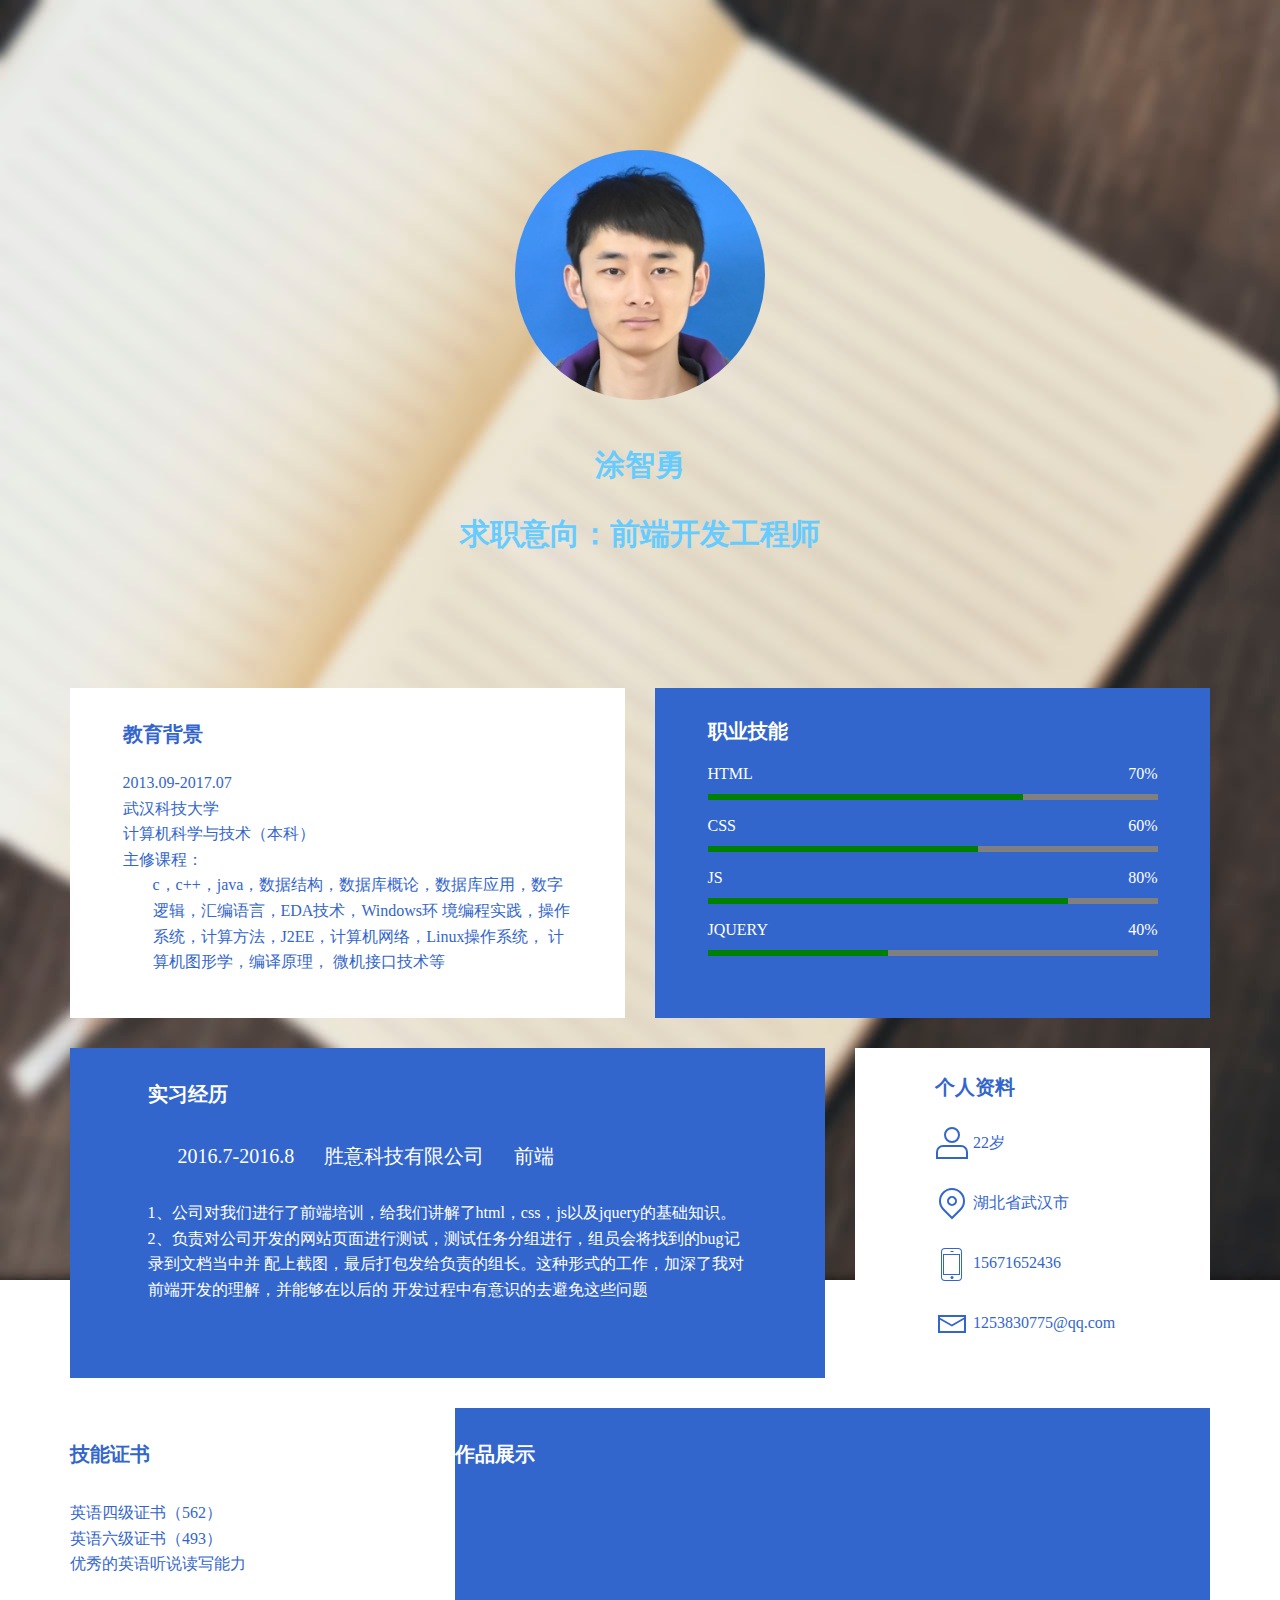
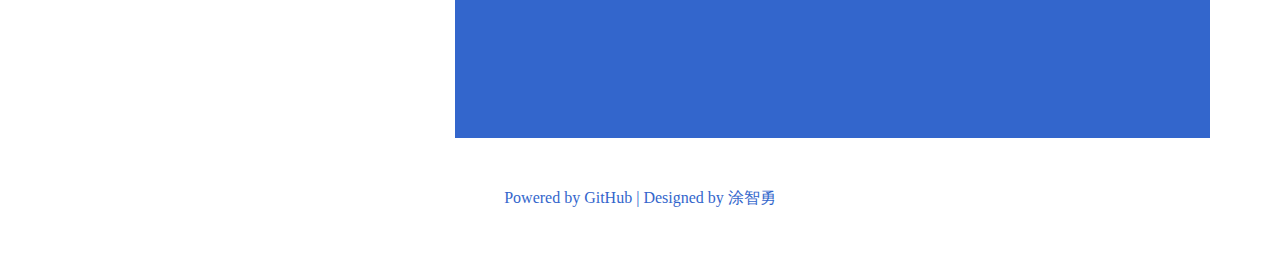
==== index.html @ 50d8a48d "myresume" ====
<!DOCTYPE html>
<html lang="en">
<head>
	<meta charset="UTF-8">
	<title>myresume</title>
	<link rel="stylesheet" href="css/icono.min.css">
	<link rel="stylesheet" href="css/index.css">
</head>
<body>
	<div id="top">
		<div id="myphoto">
		    <img src="pics/myphoto.JPG" alt="#">
		</div>
		<div id="top_text">
			<p>涂智勇</p>
		    <p>求职意向：前端开发工程师</p>
		</div>
	</div>
	<div id="content">
		<div class="easypro">
		    <div id="easypro_wrap">
		    	<p id="easypro_title">教育背景</p>
	            <p>2013.09-2017.07</p>
	            <p>武汉科技大学</p>
	            <p>计算机科学与技术（本科）</p>
	            <p id="major_title">主修课程：</p>
	            <p id="major_class">c，c++，java，数据结构，数据库概论，数据库应用，数字逻辑，汇编语言，EDA技术，Windows环 境编程实践，操作系统，计算方法，J2EE，计算机网络，Linux操作系统， 计算机图形学，编译原理， 微机接口技术等</p>
		    </div>
            
		</div>
		<div class="skills">
		    <div class="ski_wrap">
		        <p class="ski_title">职业技能</p>
		        <div>		        	
			        <p class="name">HTML</p>
			        <p class="num">70%</p>
			    	<progress value="70" max="100"></progress>
		        </div>
		        <div>
		        	<p class="name">CSS</p>
			        <p class="num">60%</p>
			    	<progress value="60" max="100"></progress>
		        </div>
		    	<div>
			    	<p class="name">JS</p>
			        <p class="num">80%</p>
			    	<progress value="80" max="100"></progress>
		    	</div>
		    	<div>
		    		<p class="name">JQUERY</p>
			        <p class="num">40%</p>
			    	<progress value="40" max="100"></progress>
		    	</div>		    	
		    </div>			
		</div>
		<div class="edu">
			<div id="edu_wrap">
				<p id="edu_title">实习经历</p>
				<div id="company">
					<p>2016.7-2016.8</p>
					<p>胜意科技有限公司</p>
					<p>前端</p>
				</div>
				<div id="exp"></div><p>1、公司对我们进行了前端培训，给我们讲解了html，css，js以及jquery的基础知识。</p> 
				<p>2、负责对公司开发的网站页面进行测试，测试任务分组进行，组员会将找到的bug记录到文档当中并 配上截图，最后打包发给负责的组长。这种形式的工作，加深了我对前端开发的理解，并能够在以后的 开发过程中有意识的去避免这些问题</p>
			</div>
		</div>
		<div class="lan">
		    <ul>
            	<li class="lan_title"><p>个人资料</p></li>
            	<li><p><span class="icono-user"></span>       22岁</p></li>
            	<li><p><span class="icono-pin"></span>       湖北省武汉市</p></li>
            	<li><p><span class="icono-iphone"></span>       15671652436</p></li>
            	<li><p><span class="icono-mail"></span>       1253830775@qq.com</p></li>
            </ul>
        </div>
		<div class="contact">
			<div id="contact_wrap">
				<p id="contact_title">
					技能证书
				</p>
				<ul>
					<li>英语四级证书（562）</li>
					<li>英语六级证书（493）</li>
					<li>优秀的英语听说读写能力</li>
				</ul>
			</div>
		</div>
		<div class="experience">
			<div class="exp_wrap">
				<p class="exp_title">作品展示</p>
			</div>
			<div class="deemo"></div>
		</div>		
	</div>
	<div id="bottom">
		Powered by GitHub | Designed by 涂智勇
	</div>
</body>
</html>
---- css/icono.min.css ----
.icono-areaChart,.icono-barChart,.icono-book,.icono-book:after,.icono-book:before,.icono-bookmarkEmpty,.icono-bookmarkEmpty:before,.icono-camera,.icono-chain:after,.icono-chain:before,.icono-clock,.icono-commentEmpty,.icono-creditCard,.icono-crop,.icono-crop:before,.icono-display,.icono-document,.icono-eye,.icono-file,.icono-flag:after,.icono-flag:before,.icono-folder,.icono-forbidden,.icono-frown,.icono-frown:after,.icono-headphone,.icono-heart,.icono-heart:after,.icono-heart:before,.icono-home,.icono-home:after,.icono-home:before,.icono-imac,.icono-imacBold,.icono-image,.icono-infinity:after,.icono-infinity:before,.icono-iphone,.icono-iphoneBold,.icono-keyboard,.icono-macbook:before,.icono-macbookBold:before,.icono-mail,.icono-mail:before,.icono-market,.icono-market:after,.icono-meh,.icono-meh:after,.icono-microphone,.icono-microphone:before,.icono-mouse,.icono-mouse:before,.icono-nexus,.icono-paperClip,.icono-paperClip:after,.icono-paperClip:before,.icono-piano,.icono-pin,.icono-pin:before,.icono-power,.icono-rename,.icono-ruler,.icono-search,.icono-signIn,.icono-signIn:before,.icono-signOut,.icono-signOut:before,.icono-smile,.icono-smile:after,.icono-stroke,.icono-sync,.icono-tag,.icono-tag:after,.icono-terminal,.icono-trash,.icono-user,.icono-user:before,.icono-video,.icono-volumeHigh:after,.icono-volumeHigh:before,.icono-volumeLow:before,.icono-volumeMedium:before,.icono-youtube,.icono-youtube:before,[class*=icono-][class*=Circle],[class*=icono-][class*=Square],[class*=icono-check][class*=Circle]{border:2px solid}.icono-chain:after,.icono-chain:before,.icono-downArrow:before,.icono-dropper:before,.icono-flickr:after,.icono-flickr:before,.icono-indent:before,.icono-leftArrow:before,.icono-list:before,.icono-outdent:before,.icono-paperClip:before,.icono-rename:before,.icono-rightArrow:before,.icono-upArrow:before,.icono-video:before,.icono-volumeDecrease:after,.icono-volumeDecrease:before,.icono-volumeHigh:after,.icono-volumeHigh:before,.icono-volumeIncrease:after,.icono-volumeIncrease:before,.icono-volumeLow:before,.icono-volumeMedium:before,.icono-volumeMute:after,.icono-volumeMute:before,.stickCenterV{position:absolute;top:50%;-webkit-transform:translateY(-50%);-ms-transform:translateY(-50%);transform:translateY(-50%)}.icono-cup:after,.icono-display:after,.icono-display:before,.icono-imac:after,.icono-imacBold:after,.icono-imacBold:before,.icono-iphone:after,.icono-iphone:before,.icono-macbook:before,.icono-macbookBold:before,.icono-market:after,.icono-microphone:after,.icono-microphone:before,.icono-mouse:after,.icono-mouse:before,.icono-search:before,.icono-sitemap:after,.icono-sitemap:before,.icono-tag:after,.icono-trash:before,.icono-user:before,.stickCenterH,[class*=icono-exclamation]:after,[class*=icono-textAlign].icono-textAlignCenter:after,[class*=icono-textAlign].icono-textAlignCenter:before{position:absolute;left:50%;-webkit-transform:translateX(-50%);-ms-transform:translateX(-50%);transform:translateX(-50%)}.icono-camera:before,.icono-clock:after,.icono-clock:before,.icono-document:after,.icono-eye:before,.icono-forbidden:before,.icono-gear:before,.icono-gplus:after,.icono-instagram:before,.icono-keyboard:before,.icono-pin:before,.icono-video:after,.icono-youtube:after,.stickCenter,[class*=icono-check]:before,[class*=icono-cross]:after,[class*=icono-cross]:before,[class*=icono-plus]:after,[class*=icono-plus]:before{position:absolute;left:50%;top:50%;-webkit-transform:translate(-50%,-50%);-ms-transform:translate(-50%,-50%);transform:translate(-50%,-50%)}.spin[class*=spin]{-webkit-animation:loading-spinner 2s infinite linear;animation:loading-spinner 2s infinite linear}@-webkit-keyframes loading-spinner{0%{-webkit-transform:rotate(0deg);transform:rotate(0deg)}100%{-webkit-transform:rotate(360deg);transform:rotate(360deg)}}@keyframes loading-spinner{0%{-webkit-transform:rotate(0deg);transform:rotate(0deg)}100%{-webkit-transform:rotate(360deg);transform:rotate(360deg)}}.icono-icono{width:13px;height:4px;box-shadow:inset 0 0 0 32px,0 16px,17px -18px;-webkit-transform:skew(0,30deg);-ms-transform:skew(0,30deg);transform:skew(0,30deg);margin:11px 19px 19px 2px}.icono-icono:before{position:absolute;width:13px;height:4px;box-shadow:inset 0 0 0 32px,0 16px,-17px -17px;right:-17px;top:-10px;-webkit-transform:skew(0,-48deg);-ms-transform:skew(0,-48deg);transform:skew(0,-48deg)}.icono-icono:after{position:absolute;width:22px;height:15px;left:0;top:-5px;border:4px solid;border-top-color:transparent;border-bottom:none;-webkit-transform:skew(0,-30deg) scaleY(0.6);-ms-transform:skew(0,-30deg) scaleY(0.6);transform:skew(0,-30deg) scaleY(0.6)}.icono-home{width:22px;height:16px;border-top:none;margin:15px 6px 3px}.icono-home:before{width:18px;height:18px;-webkit-transform:rotate(45deg);-ms-transform:rotate(45deg);transform:rotate(45deg);position:absolute;left:-2px;top:-7px;border-right-color:transparent;border-bottom-color:transparent}.icono-home:after{width:6px;height:10px;bottom:0;position:absolute;left:50%;-webkit-transform:translateX(-50%);-ms-transform:translateX(-50%);transform:translateX(-50%);border-width:1px;border-bottom:none}.icono-mail{width:28px;height:18px;overflow:hidden;margin:8px 3px}.icono-mail:before{position:absolute;width:24.62px;height:24.62px;-webkit-transform:rotate(50deg) skew(-10deg,-20deg);-ms-transform:rotate(50deg) skew(-10deg,-20deg);transform:rotate(50deg) skew(-10deg,-20deg);top:-20px;left:-3px}.icono-rss{width:22px;height:22px;overflow:hidden;margin:6px}.icono-rss:after,.icono-rss:before{position:absolute;border-radius:50%}.icono-rss:before{width:6px;height:6px;box-shadow:0 0 32px inset;left:0;bottom:0}.icono-rss:after{width:27px;height:27px;right:15%;top:15%;border:4px solid transparent;box-shadow:inset 0 0 0 2px,0 0 0 2px}.icono-bars,.icono-hamburger{width:20px;height:2px;box-shadow:inset 0 0 0 32px,0 -6px,0 6px;margin:16px 7px}[class*=icono-cross],[class*=icono-plus]{width:30px;height:30px;margin:2px}[class*=icono-check]:before,[class*=icono-cross]:after,[class*=icono-cross]:before,[class*=icono-plus]:after,[class*=icono-plus]:before{box-shadow:inset 0 0 0 32px}[class*=icono-check]:before,[class*=icono-cross]:before,[class*=icono-plus]:before{width:20px;height:2px}[class*=icono-cross]:after,[class*=icono-plus]:after{height:20px;width:2px}[class*=icono-cross][class*=Circle]:before,[class*=icono-plus][class*=Circle]:before{width:18px}[class*=icono-cross][class*=Circle]:after,[class*=icono-plus][class*=Circle]:after{height:18px}.icono-cross,.icono-crossCircle{-webkit-transform:rotate(45deg);-ms-transform:rotate(45deg);transform:rotate(45deg)}[class*=icono-check]{width:28px;height:28px;margin:3px 0 3px 6px;-webkit-transform:rotate(-45deg);-ms-transform:rotate(-45deg);transform:rotate(-45deg)}[class*=icono-check]:after,[class*=icono-check]:before{box-shadow:inset 0 0 0 32px}[class*=icono-check]:after{position:absolute;height:12px;width:2px;left:4px;bottom:14px}[class*=icono-check][class*=Circle]{border-radius:50%;width:30px;height:30px;margin:2px}[class*=icono-check][class*=Circle]:before{width:14px;top:15px;left:14px}[class*=icono-check][class*=Circle]:after{height:8px;left:7px;bottom:10px}.icono-power{width:22px;height:22px;border-radius:50%;border-top-color:transparent;margin:6px}.icono-power:before{position:absolute;top:-15%;left:8px;width:2px;height:60%;box-shadow:inset 0 0 0 32px}.icono-heart{width:20px;height:20px;border-top-color:transparent;border-left-color:transparent;-webkit-transform:rotate(45deg);-ms-transform:rotate(45deg);transform:rotate(45deg);border-radius:4px 0;margin:9px 7px 5px}.icono-heart:after,.icono-heart:before{position:absolute}.icono-heart:before{width:8px;height:14px;left:-10px;bottom:-2px;border-radius:20px 0 0 20px;border-right-color:transparent}.icono-heart:after{width:14px;height:8px;right:-2px;top:-10px;border-radius:20px 20px 0 0;border-bottom-color:transparent}.icono-infinity{width:32px;height:16px;margin:9px 1px}.icono-infinity:after,.icono-infinity:before{width:10px;height:10px;position:absolute;-webkit-transform:rotate(45deg);-ms-transform:rotate(45deg);transform:rotate(45deg)}.icono-infinity:before{left:0;border-radius:32px 0 32px 32px}.icono-infinity:after{right:1px;border-radius:32px 32px 32px 0}.icono-flag{width:22px;height:25px;border-left:3px solid;margin:5px 6px 4px}.icono-flag:after,.icono-flag:before{position:absolute;width:9px;height:8px}.icono-flag:before{left:-2px;top:1px;border-radius:0 2px 0 0;border-right-width:3px}.icono-flag:after{width:5px;left:9px;top:4px;border-left-width:3px;border-radius:2px 2px 0}.icono-file{width:26px;height:32px;border-radius:0 12px 0 0;margin:1px 4px}.icono-file:before{position:absolute;top:-2px;right:-2px;border-style:solid;width:0;height:0;border-width:5px;border-top-color:transparent;border-right-color:transparent}.icono-document{width:26px;height:32px;border-radius:0 0 0 10px;margin:1px 4px}.icono-document:before{position:absolute;width:0;height:0;left:-3px;bottom:-3px;border-width:5px;border-style:solid;border-bottom-color:transparent;border-left-color:transparent}.icono-document:after{width:13px;height:2px;box-shadow:inset 0 0 0 32px,0 -5px 0 0,0 5px 0 0}.icono-folder{width:18px;height:22px;border-left-width:0;border-radius:0 3px 3px 0;margin:8px 2px 4px 14px}.icono-folder:before{position:absolute;width:12px;height:20px;left:-12px;bottom:-2px;border-width:0 0 2px 2px;border-style:solid;border-radius:0 0 0 3px}.icono-folder:after{position:absolute;width:10px;height:5px;left:-12px;top:-7px;border-width:2px 2px 0;border-style:solid;border-radius:3px 3px 0 0}.icono-pin{width:26px;height:26px;border-radius:50% 50% 50% 0;-webkit-transform:rotate(-45deg);-ms-transform:rotate(-45deg);transform:rotate(-45deg);margin:1px 4px 7px}.icono-pin:before{position:absolute;width:6px;height:6px;border-radius:50%}.icono-frown,.icono-meh,.icono-smile{border-radius:50%;height:30px;width:30px;margin:2px}.icono-frown:before,.icono-meh:before,.icono-smile:before{border-radius:50%;box-shadow:8px 0 0 0,0 0 0 2px inset;height:4px;width:4px;left:7px;position:absolute;top:27%}.icono-frown:after,.icono-meh:after,.icono-smile:after{border-radius:50%;-webkit-transform:translateX(-50%);-ms-transform:translateX(-50%);transform:translateX(-50%);border-top-color:transparent;border-left-color:transparent;border-right-color:transparent;height:16px;left:50%;position:absolute;top:6%;width:16px}.icono-eye{border-radius:80% 20%;-webkit-transform:rotate(45deg);-ms-transform:rotate(45deg);transform:rotate(45deg);border-width:2px 1px 1px 2px;height:28px;width:28px;margin:3px}.icono-eye:before{border-radius:50%;box-shadow:0 -3px 0 3px inset;height:11px;width:11px}.icono-sliders{height:30px;width:30px;margin:2px}.icono-sliders:after,.icono-sliders:before{-webkit-transform:translateX(-50%);-ms-transform:translateX(-50%);transform:translateX(-50%);left:50%;position:absolute}.icono-sliders:before{width:8px;height:7px;border-radius:2px;top:67%;box-shadow:inset 0 0 0 32px,10px -10px,-10px -14px}.icono-sliders:after{position:absolute;width:2px;height:100%;box-shadow:inset 0 0 0 32px,10px 0,-10px 0}.icono-share{height:9px;width:9px;border-radius:50%;box-shadow:inset 0 0 0 32px,22px -11px 0 0,22px 11px 0 0;margin:12px 24px 13px 1px}.icono-share:after,.icono-share:before{position:absolute;width:24px;height:2px;box-shadow:inset 0 0 0 32px;left:0}.icono-share:before{top:-2px;-webkit-transform:rotate(-25deg);-ms-transform:rotate(-25deg);transform:rotate(-25deg)}.icono-share:after{top:9px;-webkit-transform:rotate(25deg);-ms-transform:rotate(25deg);transform:rotate(25deg)}.icono-sync{width:26px;height:26px;border-radius:50%;border-right-color:transparent;border-left-color:transparent;margin:4px}.icono-sync:after,.icono-sync:before{position:absolute;width:0;height:0;border-width:6px;border-style:solid;border-right-color:transparent;border-bottom-color:transparent;border-left-color:transparent}.icono-sync:before{-webkit-transform:rotate(-45deg);-ms-transform:rotate(-45deg);transform:rotate(-45deg);right:-7px;top:0}.icono-sync:after{-webkit-transform:rotate(135deg);-ms-transform:rotate(135deg);transform:rotate(135deg);left:-7px;bottom:0}.icono-reset{width:26px;height:26px;border-radius:50%;border-width:2px;border-style:solid;border-left-color:transparent;margin:4px}.icono-reset:before{position:absolute;width:0;height:0;left:-7px;bottom:0;border-width:6px;border-style:solid;border-right-color:transparent;border-left-color:transparent;border-bottom-color:transparent;-webkit-transform:rotate(135deg);-ms-transform:rotate(135deg);transform:rotate(135deg)}.icono-gear{width:32px;height:32px;border:3px dotted;border-radius:50%;margin:1px}.icono-gear:before{width:22px;height:22px;box-shadow:0 0 0 3px,0 0 0 2px inset;border-radius:50%;border:6px solid transparent;box-sizing:border-box}.icono-signIn{width:18px;height:32px;border-left:none;border-radius:0 3px 3px 0;margin:1px 8px}.icono-signIn:before{position:absolute;width:11px;height:11px;left:-10px;top:7px;border-bottom:none;border-left:none;-webkit-transform:rotate(45deg);-ms-transform:rotate(45deg);transform:rotate(45deg);border-radius:0 4px 0 0}.icono-signOut{width:18px;height:32px;border-right:none;border-radius:3px 0 0 3px;margin:1px 8px}.icono-signOut:before{position:absolute;width:11px;height:11px;right:-2px;top:7px;border-bottom:none;border-left:none;-webkit-transform:rotate(45deg);-ms-transform:rotate(45deg);transform:rotate(45deg);border-radius:0 4px 0 0}.icono-support{width:26px;height:26px;border:5px solid transparent;box-shadow:0 0 0 2px inset,0 0 0 2px;border-radius:50%;margin:4px}.icono-support:before{position:absolute;width:7px;height:7px;top:-3px;left:-3px;-webkit-transform:rotate(45deg);-ms-transform:rotate(45deg);transform:rotate(45deg);box-shadow:inset 0 0 0 32px,21px 0 0 0}.icono-support:after{position:absolute;width:7px;height:7px;top:-3px;right:-3px;-webkit-transform:rotate(135deg);-ms-transform:rotate(135deg);transform:rotate(135deg);box-shadow:inset 0 0 0 32px,21px 0 0 0}.icono-dropper{width:40px;height:14px;border-width:3px;border-style:solid;border-right:none;border-top-color:transparent;border-bottom-color:transparent;border-left-color:transparent;box-shadow:-9px 0 0 2px inset,0 0 0 2px inset;border-radius:50% 6px 6px 50%;-webkit-transform:rotate(-45deg);-ms-transform:rotate(-45deg);transform:rotate(-45deg);margin:12px -2px 8px -4px}.icono-dropper:before{width:4px;height:14px;right:10px;box-shadow:inset 0 0 0 32px}.icono-tiles{width:4px;height:4px;box-shadow:0 -8px 0,-8px -8px 0,8px -8px 0,0 0 0 32px inset,-8px 0 0,8px 0 0,0 8px 0,-8px 8px 0,8px 8px 0;margin:15px}.icono-list{width:4px;height:4px;box-shadow:inset 0 0 0 32px,0 -8px 0 0,0 8px 0 0;margin:15px 26px 15px 4px}.icono-list:before{width:18px;height:4px;left:8px;box-shadow:inset 0 0 0 32px,0 -8px 0 0,0 8px 0 0}.icono-chain{width:16px;height:2px;box-shadow:inset 0 0 0 32px;-webkit-transform:rotate(-45deg);-ms-transform:rotate(-45deg);transform:rotate(-45deg);margin:16px 9px}.icono-chain:after,.icono-chain:before{width:12px;height:8px;border-radius:4px}.icono-chain:before{right:-10px}.icono-chain:after{left:-10px}.icono-youtube{border-right-color:transparent;border-left-color:transparent;border-radius:10px;width:32px;height:22.29px;margin:6px 1px}.icono-youtube:before{position:absolute;top:0;right:0;bottom:0;left:0;border-top-color:transparent;border-bottom-color:transparent;border-radius:6px/3px}.icono-youtube:after{width:0;height:0;border-width:4px 0 4px 8px;border-style:solid;border-top-color:transparent;border-bottom-color:transparent}.icono-rename{width:26px;height:10px;border-color:transparent;border-width:3px;box-shadow:0 0 0 1px,11px 0 0 0 inset;margin:12px 4px}.icono-rename:before{width:1px;height:18px;left:9px;border-width:2px 4px;border-style:solid;border-right-color:transparent;border-left-color:transparent;box-shadow:0 0 0 1px inset}.icono-search{width:22px;height:22px;border-radius:50%;-webkit-transform:rotate(45deg);-ms-transform:rotate(45deg);transform:rotate(45deg);margin:4px 4px 8px 8px}.icono-search:before{width:4px;height:11px;box-shadow:inset 0 0 0 32px;top:19px;border-radius:0 0 1px 1px}.icono-book{width:26px;height:22px;border-radius:0 0 0 6px;border-top:none;margin:10px 4px 2px}.icono-book:before{position:absolute;width:24px;height:7px;box-sizing:border-box;border-top:none;border-right:none;left:-2px;top:-5px;border-radius:0 0 0 6px}.icono-book:after{position:absolute;width:24px;height:8px;box-sizing:border-box;left:-2px;top:-8px;border-bottom:none;border-radius:6px 0 0}.icono-forbidden{width:28px;height:28px;border-width:3px;border-radius:50%;margin:3px;-webkit-transform:rotate(45deg);-ms-transform:rotate(45deg);transform:rotate(45deg)}.icono-forbidden:before{width:24px;height:4px;box-shadow:inset 0 0 0 32px}.icono-trash{width:22px;height:22px;border-radius:0 0 3px 3px;border-top:none;margin:9px 6px 3px}.icono-trash:before{width:8px;height:2px;top:-6px;box-shadow:inset 0 0 0 32px,-10px 2px 0 0,-6px 2px 0 0,0 2px 0 0,6px 2px 0 0,10px 2px 0 0}.icono-keyboard{width:32px;height:22px;border-radius:3px;margin:6px 1px}.icono-keyboard:before{width:2px;height:2px;box-shadow:-2px -4px 0,-6px -4px 0,-10px -4px 0,2px -4px 0,6px -4px 0,8px -4px 0,10px -4px 0,-4px 0 0,-8px 0 0,-10px 0 0,inset 0 0 0 32px,4px 0 0,8px 0 0,10px 0 0,4px 4px 0,2px 4px 0,0 4px 0,-2px 4px 0,-6px 4px 0,-10px 4px 0,6px 4px 0,10px 4px 0}.icono-mouse{width:23px;height:32px;border-radius:11px 11px 12px 12px;margin:1px 5px 1px 6px}.icono-mouse:before{width:1px;height:6px;border-radius:2px;border-color:transparent;border-width:1px;top:5px;box-shadow:0 0 0 1px,0 0 0 2px inset}.icono-mouse:after{width:1px;height:4px;top:0;box-shadow:inset 0 0 0 32px,0 13px 0 0}.icono-user{width:32px;height:14px;border-radius:64px 64px 0 0/64px;margin:18px 1px 2px}.icono-user:before{width:12px;height:12px;top:-20px;border-radius:50%}.icono-crop{width:21px;height:21px;border-left:none;border-bottom:none;margin:9px 9px 4px 4px}.icono-crop:before{position:absolute;width:21px;height:21px;top:-7px;right:-7px;border-top:none;border-right:none;box-sizing:border-box}.icono-crop:after{position:absolute;width:27px;height:1px;left:2px;top:3px;box-shadow:inset 0 0 0 32px;-webkit-transform:rotate(-45deg);-ms-transform:rotate(-45deg);transform:rotate(-45deg)}.icono-display{width:26px;height:22px;margin:4px 4px 8px}.icono-display:before{width:4px;height:3px;bottom:-5px;box-shadow:inset 0 0 0 32px}.icono-display:after{width:14px;height:2px;bottom:-6px;box-shadow:inset 0 0 0 32px}.icono-imac{width:28px;height:24px;border-width:2px 2px 6px;border-color:transparent;border-radius:3px;box-shadow:0 0 0 1px,0 0 0 1px inset;margin:3px 3px 7px}.icono-imac:before{position:absolute;height:4px;right:-3px;left:-3px;bottom:-6px;box-shadow:inset 0 0 0 32px;border-radius:0 0 3px 3px}.icono-imac:after{width:9px;height:7px;box-shadow:inset 0 0 0 32px;bottom:-12px;border-radius:32px 32px 0 0/64px}.icono-imacBold{width:28px;height:22px;border-radius:4px;margin:4px 3px 8px}.icono-imacBold:before{width:9px;height:7px;box-shadow:inset 0 0 0 32px;bottom:-6px;border-radius:32px 32px 0 0/64px}.icono-imacBold:after{width:24px;height:3px;box-shadow:inset 0 0 0 32px;bottom:0}.icono-iphone{width:19px;height:31px;border-radius:3px;border-width:5px 1px;border-color:transparent;box-shadow:0 0 0 1px,0 0 0 1px inset;margin:2px 8px 1px 7px}.icono-iphone:after,.icono-iphone:before{box-shadow:inset 0 0 0 32px}.icono-iphone:before{width:3px;height:1px;top:-3px}.icono-iphone:after{width:3px;height:3px;bottom:-4px;border-radius:50%}.icono-iphoneBold{width:20px;height:32px;margin:1px 7px;border-radius:4px;border-width:5px 2px}.icono-macbook{width:32px;height:2px;box-shadow:inset 0 0 0 32px;border-radius:0 0 32px 32px/3px;margin:25px 1px 7px}.icono-macbook:before{width:20px;height:14px;bottom:2px;border-width:3px 1px 1px;border-color:transparent;border-radius:3px 3px 0 0;box-shadow:0 0 0 1px,0 0 0 1px inset}.icono-macbookBold{width:32px;height:2px;box-shadow:inset 0 0 0 32px;margin:25px 1px 7px}.icono-macbookBold:before{width:20px;height:14px;bottom:2px;border-width:3px 2px 1px;border-radius:3px 3px 0 0}.icono-image{width:30px;height:26px;border-radius:3px;overflow:hidden;margin:4px 2px}.icono-image:before{position:absolute;width:20px;height:20px;left:-2px;top:14px;-webkit-transform:rotate(45deg);-ms-transform:rotate(45deg);transform:rotate(45deg);box-shadow:inset 0 0 0 32px,10px -6px 0 0}.icono-image:after{position:absolute;width:4px;height:4px;border-radius:50%;box-shadow:inset 0 0 0 32px;top:5px;right:5px}.icono-headphone{width:30px;height:27px;border-bottom-color:transparent;border-radius:32px/32px 32px 16px 16px;margin:2px 2px 5px}.icono-headphone:before{position:absolute;width:4px;height:12px;left:1px;bottom:-4px;border-radius:5px;box-shadow:inset 0 0 0 32px,20px 0 0 0}.icono-music{width:18px;height:6px;-webkit-transform:skewY(-15deg);-ms-transform:skewY(-15deg);transform:skewY(-15deg);box-shadow:inset 0 0 0 32px;border-radius:2px 2px 0 0;margin:4px 5px 24px 11px}.icono-music:before{position:absolute;width:2px;height:16px;left:0;top:4px;box-shadow:inset 0 0 0 32px,16px 0 0 0}.icono-music:after{position:absolute;width:10px;height:8px;left:-8px;top:17px;border-radius:50%;box-shadow:inset 0 0 0 32px,16px 0 0 0}.icono-video{width:20px;height:20px;margin:7px}.icono-video:before{width:3px;height:3px;left:-8px;box-shadow:inset 0 0 0 32px,0 -8px 0 0,0 8px 0 0,29px 0 0 0,29px -8px 0 0,29px 8px 0 0}.icono-video:after{width:0;height:0;border-width:4px 0 4px 6px;border-style:solid;border-top-color:transparent;border-bottom-color:transparent}.icono-nexus{width:21px;height:32px;border-width:3px 1px;border-radius:16px/3px;margin:1px 7px 1px 6px}.icono-microphone{width:22px;height:15px;border-width:0 2px 2px;border-radius:20px/0 0 20px 20px;margin:12px 6px 7px}.icono-microphone:before{width:10px;height:18px;top:-11px;border-radius:20px}.icono-microphone:after{width:2px;height:2px;bottom:-4px;box-shadow:inset 0 0 0 32px,0 2px,0 4px,-2px 4px,-4px 4px,-6px 4px,2px 4px,4px 4px,6px 4px}.icono-asterisk,.icono-asterisk:after,.icono-asterisk:before{width:4px;height:20px;box-shadow:inset 0 0 0 32px;border-radius:1px;margin:7px 15px}.icono-asterisk:after,.icono-asterisk:before{position:absolute;margin:0;left:0;top:0}.icono-asterisk:before{-webkit-transform:rotate(-58deg);-ms-transform:rotate(-58deg);transform:rotate(-58deg)}.icono-asterisk:after{-webkit-transform:rotate(58deg);-ms-transform:rotate(58deg);transform:rotate(58deg)}.icono-terminal{width:28px;height:24px;margin:5px 3px}.icono-terminal:before{width:5px;height:5px;position:absolute;top:50%;-webkit-transform:translateY(-50%) rotate(45deg);-ms-transform:translateY(-50%) rotate(45deg);transform:translateY(-50%) rotate(45deg);left:3px;border-width:2px 2px 0 0;border-style:solid}.icono-terminal:after{position:absolute;width:5px;height:0;border-bottom:2px solid;right:6px;bottom:4px}.icono-paperClip{width:24px;height:18px;border-left:none;border-radius:0 16px 16px 0;-webkit-transform:rotate(-45deg);-ms-transform:rotate(-45deg);transform:rotate(-45deg);margin:5px 0 11px 10px}.icono-paperClip:before{width:18px;height:6px;right:2px;border-radius:0 16px 16px 0;border-left:none}.icono-paperClip:after{position:absolute;width:12px;height:10px;left:-12px;top:-2px;border-right:none;border-radius:16px 0 0 16px}.icono-market{width:32px;height:12px;border-top:none;margin:19px 1px 3px}.icono-market:before{width:6px;height:13px;position:absolute;top:-15px;left:-5px;border-radius:0 0 10px 10px;border-left:none;box-shadow:inset 0 0 0 32px,8px 0 0,16px 0 0,24px 0 0,32px 0 0}.icono-market:after{width:6px;height:6px;bottom:-2px}.icono-clock{width:26px;height:26px;border-radius:50%;margin:4px}.icono-clock:after,.icono-clock:before{top:35%;box-shadow:inset 0 0 0 32px;border-radius:2px}.icono-clock:before{width:2px;height:9px}.icono-clock:after{width:6px;height:2px;-webkit-transform-origin:left center;-ms-transform-origin:left center;transform-origin:left center;-webkit-transform:rotate(45deg) translate(1px,2px);-ms-transform:rotate(45deg) translate(1px,2px);transform:rotate(45deg) translate(1px,2px)}[class*=icono-textAlign]{width:28px;height:22px;margin:6px 3px}[class*=icono-textAlign]:after,[class*=icono-textAlign]:before{position:absolute;height:2px;box-shadow:inset 0 0 0 32px,0 8px 0 0,0 16px 0 0;right:0}[class*=icono-textAlign]:before{width:28px;top:0}[class*=icono-textAlign]:after{width:18px;top:4px}[class*=icono-textAlign].icono-textAlignLeft:after,[class*=icono-textAlign].icono-textAlignLeft:before{left:0}[class*=icono-exclamation]{overflow:visible;width:30px;border-bottom:2px solid;border-radius:0 0 4px 4px;margin:26px 2px 6px}[class*=icono-exclamation]:before{position:absolute;width:26px;height:26px;left:1px;top:-14px;border-width:2px 0 0 2px;border-style:solid;border-radius:4px 0;-webkit-transform:rotate(45deg) skew(12deg,12deg);-ms-transform:rotate(45deg) skew(12deg,12deg);transform:rotate(45deg) skew(12deg,12deg)}[class*=icono-exclamation]:after{width:4px;height:3px;top:-14px;box-shadow:inset 0 0 0 32px,0 3px,0 8px}[class*=icono-exclamation][class*=Circle]{margin:2px}[class*=icono-exclamation][class*=Circle]:before{display:none}[class*=icono-exclamation][class*=Circle]:after{box-shadow:inset 0 0 0 32px,0 3px,0 5px,0 10px;top:6px}.icono-frown:after{-webkit-transform:translateX(-50%) rotate(180deg);-ms-transform:translateX(-50%) rotate(180deg);transform:translateX(-50%) rotate(180deg);-webkit-transform-origin:center 85%;-ms-transform-origin:center 85%;transform-origin:center 85%}.icono-meh:after{top:0;width:12px;border-left-width:0;border-right-width:0;border-radius:0}.icono-indent,.icono-outdent{width:20px;height:16px;border-width:4px 0 4px 8px;border-style:solid;border-color:transparent;box-shadow:0 -2px,0 2px,inset 0 2px,inset 0 -2px;margin:9px 7px}.icono-indent:before,.icono-outdent:before{left:-8px;border:5px solid;border-top-color:transparent;border-bottom-color:transparent;border-right-width:0}.icono-outdent:before{border-left-width:0;border-right-width:5px}.icono-locationArrow{width:32px;height:32px;margin:1px}.icono-locationArrow:before{position:absolute;left:7px;top:16px;border-width:6px 0 6px 6px;border-style:solid;border-left-color:transparent;-webkit-transform:rotate(-45deg);-ms-transform:rotate(-45deg);transform:rotate(-45deg)}.icono-locationArrow:after{position:absolute;top:10px;left:2px;border-width:10px;border-style:solid;border-bottom-color:transparent;border-left-color:transparent;-webkit-transform:skew(-30deg,-30deg);-ms-transform:skew(-30deg,-30deg);transform:skew(-30deg,-30deg)}.icono-commentEmpty{width:30px;height:22px;border-radius:4px 4px 7px 7px;border-bottom-color:transparent;margin:5px 2px 7px}.icono-commentEmpty:before{position:absolute;width:6px;height:6px;border-width:0 0 2px 2px;border-style:solid;-webkit-transform:rotate(-45deg);-ms-transform:rotate(-45deg);transform:rotate(-45deg);bottom:-4px;left:6px}.icono-commentEmpty:after{position:absolute;width:8px;height:2px;border-width:0 12px 0 6px;border-style:solid;bottom:0;left:0}.icono-comment{width:30px;height:20px;box-shadow:inset 0 0 0 32px;border-radius:4px;margin:5px 2px 9px}.icono-comment:before{position:absolute;width:8px;height:8px;box-shadow:inset 0 0 0 32px;-webkit-transform:rotate(-45deg);-ms-transform:rotate(-45deg);transform:rotate(-45deg);bottom:-4px;left:6px}.icono-areaChart,.icono-barChart{width:30px;height:22px;border-top-width:0;border-right-width:0;border-color:transparent;box-shadow:-2px 2px;overflow:hidden;margin:4px 0 8px 4px}.icono-areaChart:before{position:absolute;left:0;bottom:7px;border:6px solid transparent;border-bottom-color:currentColor;box-shadow:0 7px}.icono-areaChart:after{position:absolute;left:11px;bottom:4px;border-width:0 6px 13px;border-style:solid;border-color:transparent transparent currentColor;box-shadow:0 4px}.icono-barChart{border-color:transparent;box-shadow:-2px 2px;margin:4px 0 8px 4px}.icono-barChart:before{position:absolute;left:0;bottom:0;width:4px;height:15px;box-shadow:inset 0 -8px 0 0,6px 0,12px 7px,18px 5px}.icono-pieChart{width:0;height:0;border:15px solid;border-right-color:transparent;border-radius:50%;-webkit-transform:rotate(-45deg);-ms-transform:rotate(-45deg);transform:rotate(-45deg);margin:2px}.icono-pieChart:before{position:absolute;width:0;height:0;left:-11px;top:-14px;border:14px solid;border-left-color:transparent;border-bottom-color:transparent;border-top-color:transparent;border-radius:50%}.icono-bookmark{width:0;height:0;border:9px solid;border-bottom-color:transparent;box-shadow:0 -4px;border-radius:3px 3px 0 0;margin:10px 8px 6px}.icono-bookmarkEmpty{width:18px;height:22px;border-bottom:none;border-radius:3px 3px 2px 2px;overflow:hidden;margin:6px 8px}.icono-bookmarkEmpty:before{position:absolute;width:12px;height:12px;bottom:0;left:0;border-right:none;border-bottom:none;-webkit-transform:rotate(45deg) translate(35%,35%);-ms-transform:rotate(45deg) translate(35%,35%);transform:rotate(45deg) translate(35%,35%)}.icono-filter{width:0;height:0;border:10px solid;border-bottom:none;border-left-color:transparent;border-right-color:transparent;padding:3px;box-shadow:inset 0 7px;margin:9px 4px}.icono-volume,.icono-volumeDecrease,.icono-volumeHigh,.icono-volumeIncrease,.icono-volumeLow,.icono-volumeMedium,.icono-volumeMute{width:0;height:0;border:7px solid;border-left:none;border-top-color:transparent;border-bottom-color:transparent;padding:6px 3px;box-shadow:inset 4px 0;margin:4px 10px 4px 11px}.icono-volumeHigh,.icono-volumeLow,.icono-volumeMedium{margin:4px 14px 4px 7px}.icono-volumeHigh:after,.icono-volumeHigh:before,.icono-volumeLow:before,.icono-volumeMedium:before{width:15px;height:15px;position:absolute;border-radius:50%;border-top-color:transparent;border-bottom-color:transparent;border-left-color:transparent;left:2px}.icono-volumeHigh,.icono-volumeMedium{margin:4px 16px 4px 5px}.icono-volumeHigh:before,.icono-volumeMedium:before{border-style:double;border-width:6px;left:-2px}.icono-volumeHigh{margin:4px 18px 4px 3px}.icono-volumeHigh:after{width:32px;height:32px;left:-7px}.icono-volumeDecrease,.icono-volumeIncrease,.icono-volumeMute{margin:4px 16px 4px 5px}.icono-volumeDecrease:after,.icono-volumeDecrease:before,.icono-volumeIncrease:after,.icono-volumeIncrease:before,.icono-volumeMute:after,.icono-volumeMute:before{box-shadow:inset 0 0 0 32px}.icono-volumeDecrease:before,.icono-volumeIncrease:before,.icono-volumeMute:before{width:10px;height:2px;left:17px}.icono-volumeIncrease:after,.icono-volumeMute:after{height:10px;width:2px;left:21px}.icono-volumeMute:after,.icono-volumeMute:before{-webkit-transform:translateY(-50%) rotate(45deg);-ms-transform:translateY(-50%) rotate(45deg);transform:translateY(-50%) rotate(45deg)}.icono-tag{width:18px;height:24px;border-radius:6px 6px 4px 4px;border-top:none;-webkit-transform:rotate(45deg);-ms-transform:rotate(45deg);transform:rotate(45deg);margin:5px 8px}.icono-tag:before{position:absolute;top:-4px;left:1px;width:10px;height:10px;border-width:2px 0 0 2px;border-style:solid;-webkit-transform:rotate(45deg);-ms-transform:rotate(45deg);transform:rotate(45deg);border-radius:5px 0 0}.icono-tag:after{top:1px;width:3px;height:3px;border-radius:50%}.icono-calendar{width:32px;height:28px;border-width:4px 2px 2px;border-style:solid;border-radius:4px;margin:5px 1px 1px}.icono-calendar:before{position:absolute;width:4px;height:4px;top:3px;left:3px;box-shadow:inset 0 0 0 32px,6px 0,12px 0,18px 0,0 6px,6px 6px,12px 6px,18px 6px,0 12px,6px 12px,12px 12px,18px 12px}.icono-calendar:after{position:absolute;width:4px;height:8px;box-shadow:inset 0 0 0 32px,16px 0;border-radius:4px;top:-8px;left:4px}.icono-camera{width:32px;height:24px;border-radius:4px;margin:5px 1px}.icono-camera:before{width:10px;height:10px;border:1px solid transparent;box-shadow:inset 0 0 0 1px,0 0 0 2px;border-radius:50%}.icono-camera:after{position:absolute;width:4px;height:2px;right:2px;top:2px;box-shadow:inset 0 0 0 32px}.icono-piano{width:28px;height:22px;margin:6px 3px}.icono-piano:before{position:absolute;left:4px;top:0;width:1px;height:100%;box-shadow:inset 0 0 0 32px,5px 0,10px 0,15px 0}.icono-piano:after{position:absolute;width:3px;height:12px;left:3px;top:0;box-shadow:inset 0 0 0 32px,5px 0,10px 0,15px 0}.icono-ruler{width:27px;height:12px;margin:11px 4px 11px 3px}.icono-ruler:before{position:absolute;width:1px;height:4px;box-shadow:inset 0 0 0 32px,6px 0,12px 0;left:5px;top:0}.icono-ruler:after{position:absolute;width:1px;height:2px;box-shadow:inset 0 0 0 32px,2px 0,6px 0,8px 0,12px 0,14px 0,18px 0,20px 0;left:1px;top:0}.icono-facebook{width:9px;height:26px;box-shadow:inset 2px 4px 0 0;border-left:3px solid;border-radius:5px 0 0;margin:4px 11px 4px 14px}.icono-facebook:before{position:absolute;top:9px;left:-6px;width:11px;height:0;border-top:4px solid;border-right:1px solid transparent}.icono-twitter{width:14px;height:23px;border-radius:0 0 0 8px;box-shadow:-6px 2px 0 0;margin:4px 7px 7px 13px}.icono-twitter:before{position:absolute;bottom:-2px;left:-6px;width:17px;height:6px;border-radius:0 0 0 8px;box-shadow:inset 4px -6px,0 -11px}.icono-twitter:after{position:absolute;width:6px;height:6px;box-shadow:inset 0 0 0 32px,13px 8px,13px 19px;border-radius:50%;left:-6px}.icono-gplus{width:10px;height:2px;box-shadow:inset 0 0 0 32px;margin:14px 4px 18px 20px}.icono-gplus:before{position:absolute;top:-5px;right:10px;content:"g"!important;font-family:georgia;font-size:32px;text-indent:0;line-height:0}.icono-gplus:after{width:2px;height:10px;box-shadow:inset 0 0 0 32px}.icono-linkedIn{width:5px;height:16px;box-shadow:inset 0 0 0 32px,8px 0;margin:12px 24px 6px 5px}.icono-linkedIn:before{position:absolute;width:5px;height:5px;box-shadow:inset 0 0 0 32px;top:-7px;left:0;border-radius:50%}.icono-linkedIn:after{position:absolute;width:12px;height:16px;border-right:1px solid;left:11px;bottom:0;border-radius:8px 5px 0 0/11px 5px 0 0;box-shadow:inset -4px 4px}.icono-instagram{width:26px;height:26px;box-shadow:inset 0 0 0 2px;border-radius:4px;margin:4px}.icono-instagram:before{width:10px;height:10px;border-radius:50%;box-shadow:0 0 0 3px}.icono-instagram:after{position:absolute;width:5px;height:5px;border-radius:1px;right:3px;top:3px;box-shadow:0 0 0 2px,1px 1px 0 2px,-5px -1px 0 1px,-10px -1px 0 1px,-16px 1px 0 2px}.icono-flickr{width:24px;height:24px;overflow:hidden;border-radius:4px;margin:5px}.icono-flickr:after,.icono-flickr:before{width:7px;height:7px;border-radius:50%}.icono-flickr:before{left:4px;box-shadow:0 0 0 1px,0 -10px 0 6px,0 10px 0 6px,-4px 0 0 3px}.icono-flickr:after{right:4px;box-shadow:0 0 0 1px,0 -10px 0 6px,0 10px 0 6px,4px 0 0 3px}.icono-delicious{width:24px;height:24px;overflow:hidden;border-radius:4px;box-shadow:inset 0 0 0 2px;margin:5px}.icono-delicious:before{position:absolute;width:12px;height:12px;box-shadow:inset 0 0 0 32px,12px -12px 0 0;left:0;bottom:0}.icono-codepen{width:2px;height:10px;box-shadow:inset 0 0 0 32px,0 15px,-11px 7px,11px 7px;margin:4px 16px 20px}.icono-codepen:before{position:absolute;right:2px;top:3px;width:11px;height:4px;-webkit-transform:skew(0,-35deg) scaleY(0.6);-ms-transform:skew(0,-35deg) scaleY(0.6);transform:skew(0,-35deg) scaleY(0.6);box-shadow:inset 0 0 0 32px,0 13px,11px 26px,12px 39px}.icono-codepen:after{position:absolute;left:2px;top:3px;width:11px;height:4px;-webkit-transform:skew(0,35deg) scaleY(0.6);-ms-transform:skew(0,35deg) scaleY(0.6);transform:skew(0,35deg) scaleY(0.6);box-shadow:inset 0 0 0 32px,0 13px,-11px 26px,-12px 39px}.icono-blogger{width:24px;height:14px;border-radius:0 0 7px 7px;margin:14px 5px 6px}.icono-blogger,.icono-blogger:before{border-width:6px;border-style:solid}.icono-blogger:before{position:absolute;width:8px;height:2px;left:-6px;top:-15px;border-radius:6px 6px 0 0}.icono-disqus{width:31px;height:31px;box-shadow:inset 0 0 0 32px;border-radius:50%;margin:1px 1px 2px 2px}.icono-disqus:before{position:absolute;width:0;height:0;border:5px solid transparent;border-top:10px solid;-webkit-transform:rotate(50deg);-ms-transform:rotate(50deg);transform:rotate(50deg);left:-5px;top:20px}.icono-dribbble{width:26px;height:26px;border-radius:50%;box-shadow:inset 0 0 0 2px;overflow:hidden;position:relative;background-image:-webkit-radial-gradient(50% 100%,transparent 0,transparent 9px,currentColor 10px,currentColor 11px,transparent 12px);background-image:radial-gradient(50% 100%,transparent 0,transparent 9px,currentColor 10px,currentColor 11px,transparent 12px);background-repeat:no-repeat;background-position:-8px center;-webkit-transform:rotate(-25deg);-ms-transform:rotate(-25deg);transform:rotate(-25deg);margin:4px}.icono-dribbble:after,.icono-dribbble:before{position:absolute;border-radius:50%;border:2px solid;width:40px;height:30px}.icono-dribbble:after{top:14px;left:-7px;width:32px}.icono-dribbble:before{left:-6px;top:-23px}.icono-creditCard{width:32px;height:24px;border-radius:3px;margin:5px 1px}.icono-creditCard:before{position:absolute;top:4px;width:100%;height:6px;box-shadow:inset 0 0 0 32px}.icono-creditCard:after{left:3px;bottom:3px;position:absolute;width:4px;height:2px;box-shadow:inset 0 0 0 32px,6px 0}.icono-cup{width:22px;height:16px;box-shadow:inset 0 0 0 32px;border-radius:0 0 5px 5px;margin:6px 6px 12px}.icono-cup:before{position:absolute;right:-3px;top:4px;width:5px;height:5px;border-radius:50%;box-shadow:0 0 0 2px}.icono-cup:after{bottom:-5px;width:26px;height:3px;border-radius:0 0 3px 3px;box-shadow:inset 0 0 0 32px}.icono-play{width:0;height:0;border-width:10px 0 10px 16px;border-style:solid;border-top-color:transparent;border-bottom-color:transparent;margin:7px 9px}.icono-pause{width:6px;height:20px;margin:7px 20px 7px 8px;box-shadow:inset 0 0 0 32px,12px 0 0 0}.icono-stop{width:0;height:0;border:10px solid;margin:7px}.icono-rewind{-webkit-transform:rotate(180deg);-ms-transform:rotate(180deg);transform:rotate(180deg)}.icono-forward,.icono-rewind{width:0;height:0;border:10px solid transparent;border-left:10px solid;margin:7px}.icono-forward:before,.icono-rewind:before{position:absolute;left:0;top:-10px;width:0;height:0;border:10px solid transparent;border-left:10px solid}.icono-next,.icono-previous{width:0;height:0;border:10px solid transparent;border-left:10px solid;border-right:none;margin:7px 14px 7px 10px;box-shadow:4px 0}.icono-previous{-webkit-transform:rotate(180deg);-ms-transform:rotate(180deg);transform:rotate(180deg);margin:7px 10px 7px 14px}.icono-caretDown,.icono-caretDownCircle,.icono-caretDownSquare,.icono-caretLeft,.icono-caretLeftCircle,.icono-caretLeftSquare,.icono-caretRight,.icono-caretRightCircle,.icono-caretRightSquare,.icono-caretUp,.icono-caretUpCircle,.icono-caretUpSquare{width:12px;height:20px;margin:7px 11px}.icono-caretDown:after,.icono-caretDown:before,.icono-caretDownCircle:after,.icono-caretDownCircle:before,.icono-caretDownSquare:after,.icono-caretDownSquare:before,.icono-caretLeft:after,.icono-caretLeft:before,.icono-caretLeftCircle:after,.icono-caretLeftCircle:before,.icono-caretLeftSquare:after,.icono-caretLeftSquare:before,.icono-caretRight:after,.icono-caretRight:before,.icono-caretRightCircle:after,.icono-caretRightCircle:before,.icono-caretRightSquare:after,.icono-caretRightSquare:before,.icono-caretUp:after,.icono-caretUp:before,.icono-caretUpCircle:after,.icono-caretUpCircle:before,.icono-caretUpSquare:after,.icono-caretUpSquare:before{width:14px;height:2px;position:absolute;bottom:0;margin:auto 0;right:2px;box-shadow:inset 0 0 0 32px;-webkit-transform-origin:right;-ms-transform-origin:right;transform-origin:right}.icono-caretDown:before,.icono-caretDownCircle:before,.icono-caretDownSquare:before,.icono-caretLeft:before,.icono-caretLeftCircle:before,.icono-caretLeftSquare:before,.icono-caretRight:before,.icono-caretRightCircle:before,.icono-caretRightSquare:before,.icono-caretUp:before,.icono-caretUpCircle:before,.icono-caretUpSquare:before{top:2px;-webkit-transform:rotate(45deg);-ms-transform:rotate(45deg);transform:rotate(45deg)}.icono-caretDown:after,.icono-caretDownCircle:after,.icono-caretDownSquare:after,.icono-caretLeft:after,.icono-caretLeftCircle:after,.icono-caretLeftSquare:after,.icono-caretRight:after,.icono-caretRightCircle:after,.icono-caretRightSquare:after,.icono-caretUp:after,.icono-caretUpCircle:after,.icono-caretUpSquare:after{top:0;-webkit-transform:rotate(-45deg);-ms-transform:rotate(-45deg);transform:rotate(-45deg)}.icono-caretLeft,.icono-caretLeftCircle,.icono-caretLeftSquare{-webkit-transform:rotate(180deg);-ms-transform:rotate(180deg);transform:rotate(180deg)}.icono-caretUp,.icono-caretUpCircle,.icono-caretUpSquare{-webkit-transform:rotate(-90deg);-ms-transform:rotate(-90deg);transform:rotate(-90deg)}.icono-caretDown,.icono-caretDownCircle,.icono-caretDownSquare{-webkit-transform:rotate(90deg);-ms-transform:rotate(90deg);transform:rotate(90deg)}[class*=icono-caret][class*=Circle]:after,[class*=icono-caret][class*=Circle]:before,[class*=icono-caret][class*=Square]:after,[class*=icono-caret][class*=Square]:before{width:11px;right:8px}.icono-downArrow,.icono-leftArrow,.icono-rightArrow,.icono-upArrow{width:16px;height:4px;margin:15px 9px;box-shadow:inset 0 0 0 2px;-webkit-transform:translateX(-3px);-ms-transform:translateX(-3px);transform:translateX(-3px)}.icono-downArrow:before,.icono-leftArrow:before,.icono-rightArrow:before,.icono-upArrow:before{border-style:solid;border-width:8px 0 8px 8px;border-color:transparent;border-left-color:inherit;left:100%;right:auto}.icono-leftArrow{-webkit-transform:translateX(3px) rotate(180deg);-ms-transform:translateX(3px) rotate(180deg);transform:translateX(3px) rotate(180deg)}.icono-upArrow{-webkit-transform:translateY(3px) rotate(-90deg);-ms-transform:translateY(3px) rotate(-90deg);transform:translateY(3px) rotate(-90deg)}.icono-downArrow{-webkit-transform:translateY(-3px) rotate(90deg);-ms-transform:translateY(-3px) rotate(90deg);transform:translateY(-3px) rotate(90deg)}.icono-sun{width:22px;height:22px;border:2px solid;border-radius:50%;box-shadow:-15px 0 0 -9px,15px 0 0 -9px,0 -15px 0 -9px,0 15px 0 -9px,11px 11px 0 -9px,-11px -11px 0 -9px,11px -11px 0 -9px,-11px 11px 0 -9px;margin:6px}.icono-moon{width:22px;height:22px;border-radius:50%;overflow:hidden;margin:6px}.icono-moon:before{position:absolute;width:20px;height:20px;top:-2px;left:6px;border-radius:50%;box-shadow:0 0 0 32px}.icono-cart{width:22px;height:0;border-width:14px 6px 0 2px;border-style:solid;border-right-color:transparent;border-left-color:transparent;margin:9px 3px 11px 9px}.icono-cart:before{position:absolute;width:4px;height:4px;border-radius:50%;box-shadow:inset 0 0 0 32px,13px 0,-4px -20px 0 1px;top:2px;left:-3px}.icono-sitemap{width:24px;height:2px;box-shadow:0 -5px;margin:21px 5px 11px}.icono-sitemap:before{width:6px;height:6px;border-radius:2px;box-shadow:inset 0 0 0 32px,11px 0,-11px 0,0 -14px 0 1px}.icono-sitemap:after{width:2px;height:10px;box-shadow:0 -7px,11px -5px,-11px -5px}[class*=icono-]{display:inline-block;vertical-align:middle;position:relative;font-style:normal;color:#ddd;text-align:left;text-indent:-9999px;direction:ltr}[class*=icono-]:after,[class*=icono-]:before{content:'';pointer-events:none}[class*=icono-][class*=Circle]{border-radius:50%;width:30px;height:30px;margin:2px}[class*=icono-][class*=Square]{border-radius:4px;width:30px;height:30px;margin:2px}[class*=icono-],[class*=icono-] *{box-sizing:border-box}
---- css/index.css ----
*{
	    	margin: 0;
	    	padding: 0;
	    }
	    body{
	    	background: url(../pics/tm-bg-slide-3.jpg) no-repeat;
	    	background-attachment: fixed;
	    }
		#myphoto{
			border-radius: 50%;
			width: 250px;
			height: 250px;
			margin: 0 auto;
			overflow: hidden;
			margin-top: 150px;
		}
		img{
			margin-top: -30px;
			width: 250px;
		}
		#top_text{
			width: 400px;
			margin: 0 auto;
			margin-top: 30px;
			text-align: center;
			font-size: 30px;
			font-weight: 700;
			line-height: 2.3;
			color: rgb(102,204,255)
		}
		#content{
			width: 1140px;
			height: 1050px;
			margin: 0 auto;
			margin-top: 120px;
		}
		.easypro{
			width: 555px;
			height: 330px;
			background-color: white;
			float: left;
		}
		.skills{
			width: 555px;
			height: 330px;
			background-color: rgb(51,102,204);
			float: left;
			margin-left: 30px;
		}
		.edu{
            width: 755px;
			height: 330px;
			background-color: rgb(51,102,204);
			float: left;
			margin-top: 30px;
		}
		.lan{
			width: 355px;
			height: 330px;
			background-color: white;
			float: left;
			margin-left: 30px;
			margin-top: 30px;
		}
		.contact{
			width: 355px;
			height: 330px;
			background-color: white;
			float: left;			
			margin-top: 30px;
		}
		.experience{
			width: 755px;
			height: 330px;
			background-color: rgb(51,102,204);
			float: left;
			margin-top: 30px;
			margin-left: 30px;
		}
		#easypro_wrap{
			width: 450px;
			margin: 0 auto;
			margin-top: 30px;
			line-height: 1.6;
		}
		#easypro_title{
			font-size: 20px;
			font-weight: 700;
			color: rgb(51,102,204);
			margin-bottom: 20px;
		}
		#easypro_wrap p{
			color: rgb(51,102,204);
		}
		#major_class{
			margin-left: 30px;
		}
		.ski_wrap{
			width: 450px;
			margin: 0 auto;
			margin-top: 30px;
			color: white;
			font-weight: 500;
		}
		.ski_wrap div{
			margin-bottom: 16px;
		}
		.ski_title{
			font-size: 20px;
			font-weight: 700;
			color: white;
			margin-bottom: 20px;
		}
		.num{
			float: right;
		}
		.name{
			float: left;
		}
		progress{
			border: none;
			background: white;
			width: 450px;
			height: 6px;
		}
		progress::-moz-progress-bar {
			background: rgb(32,64,144);
		}
		#edu_wrap{
			width: 600px;
			margin: 0 auto;
			margin-top: 30px;
			color: white;
			font-weight: 500;
			line-height: 1.6;
		}
		#edu_title{
			font-size: 20px;
			font-weight: 700;
			color: white;
			margin-bottom: 30px;
		}
		#company{
			width: 600px;
			height: 40px;
			font-size: 20px;
			margin-bottom: 20px;
		}
		#company p{
			float: left;
			margin-left: 30px;
		}
		.icono-user{
			color: rgb(51,102,204);
		}
		.icono-pin{
            color: rgb(51,102,204);
		}
		.icono-iphone{
			color: rgb(51,102,204);
		}
		.icono-mail{
			color: rgb(51,102,204);
		}
		.lan ul li{
			color: rgb(51,102,204);
			list-style: none;
			text-align: left;
			margin-top: 26px;
			margin-left: 80px;
		}
		.lan_title{
			font-size: 20px;
			font-weight: 700;
			color: rgb(51,102,204);
		}
		#contact_wrap{
			width: 200;
			margin: 0 auto;
			margin-top: 30px;
			color: rgb(51,102,204);
			font-weight: 500;
			line-height: 1.6;
		}
		#contact_title{
			font-size: 20px;
			font-weight: 700;
			margin-bottom: 30px;
		}
		#contact_wrap ul li{
			list-style: none
		}
		.exp_wrap{
			width: 600;
			margin: 0 auto;
			margin-top: 30px;
			color: white;
			font-weight: 500;
			line-height: 1.6;
		}
		.exp_title{
			font-size: 20px;
			font-weight: 700;
			margin-bottom: 30px;
		}
		#bottom{
			text-align: center;
			color: rgb(51,102,204);
			margin-top: 50px;
			margin-bottom: 50px;
		}
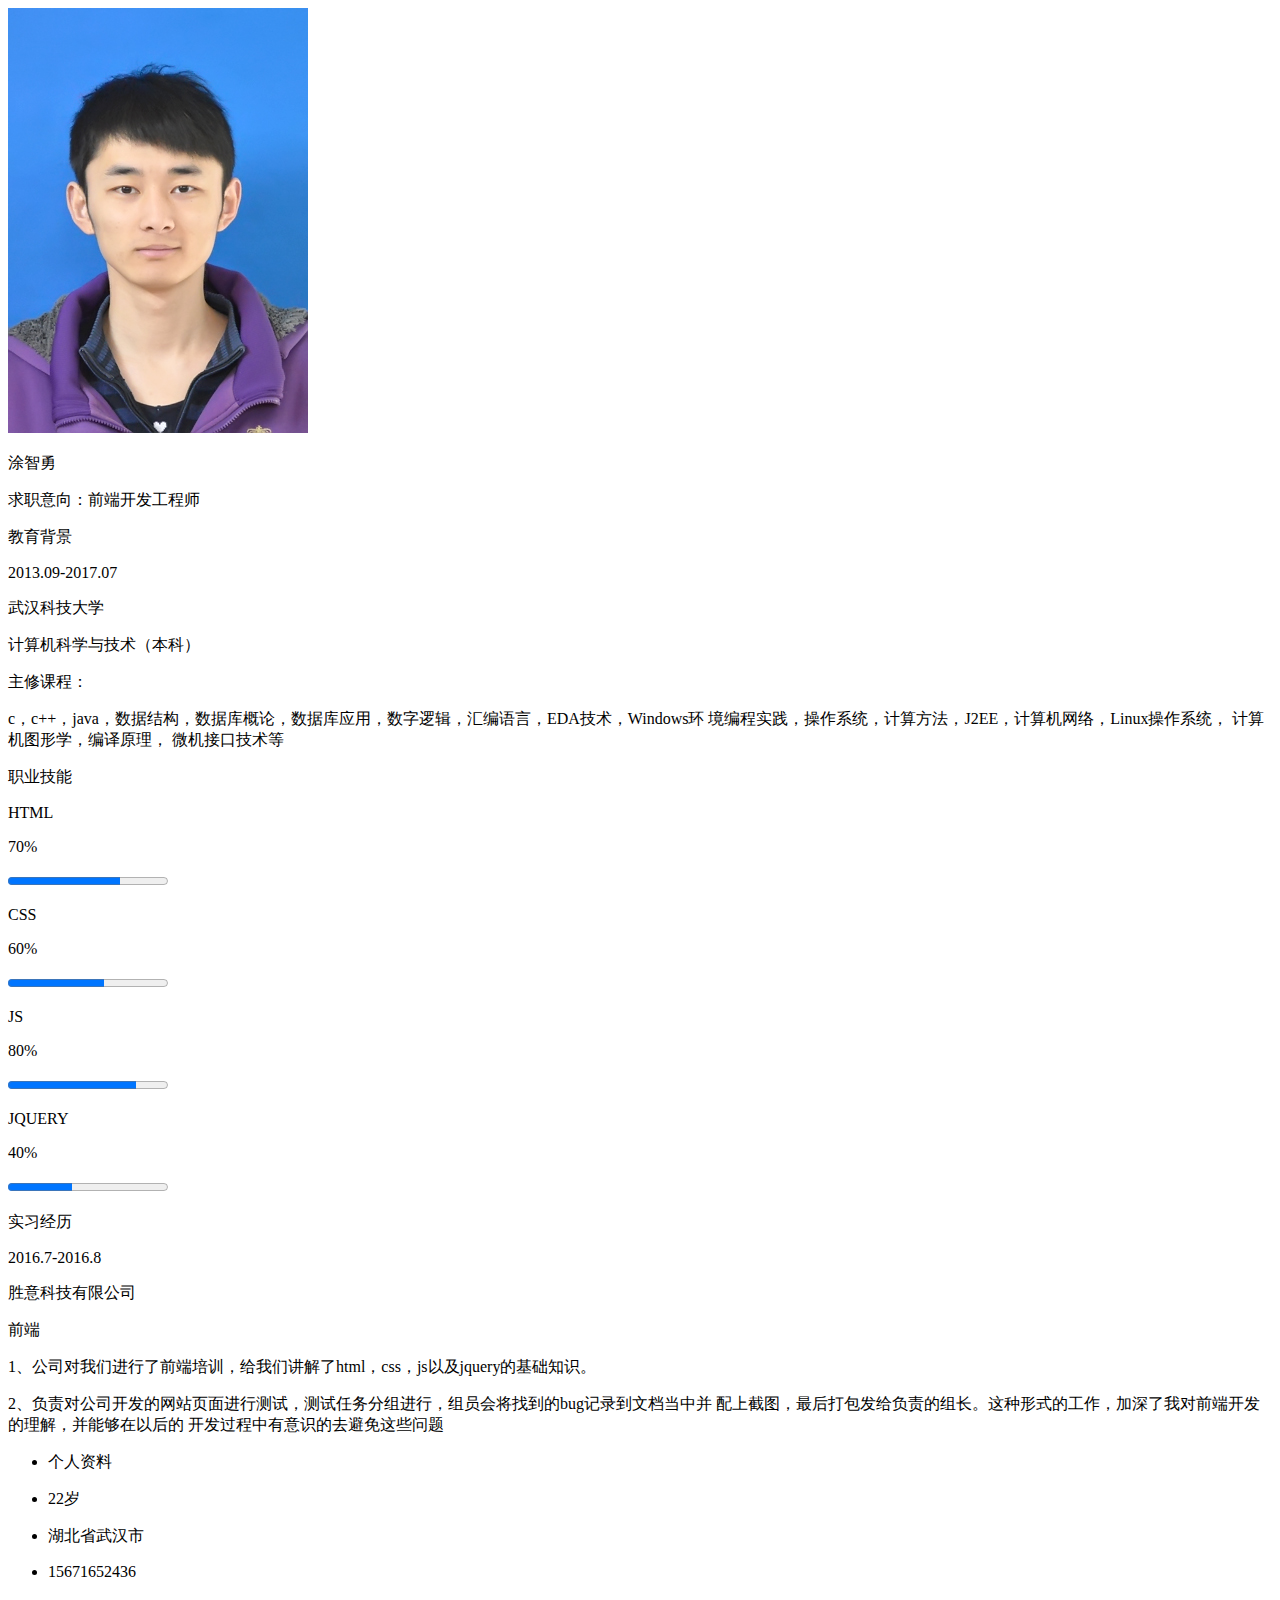
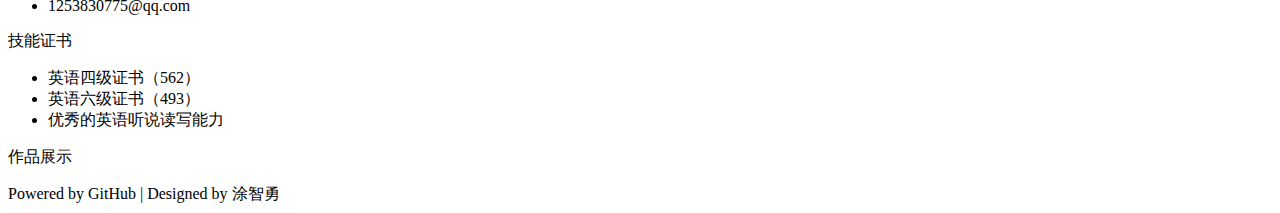
==== commit 7e5a8cd9: "css路径" ====
--- a/index.html
+++ b/index.html
@@ -3,8 +3,8 @@
 <head>
 	<meta charset="UTF-8">
 	<title>myresume</title>
-	<link rel="stylesheet" href="css/icono.min.css">
-	<link rel="stylesheet" href="css/index.css">
+	<link rel="stylesheet" href="https://github.com/1253830775/myresume/blob/master/css/css/icono.min.css">
+	<link rel="stylesheet" href="https://github.com/1253830775/myresume/blob/master/css/index.css">
 </head>
 <body>
 	<div id="top">
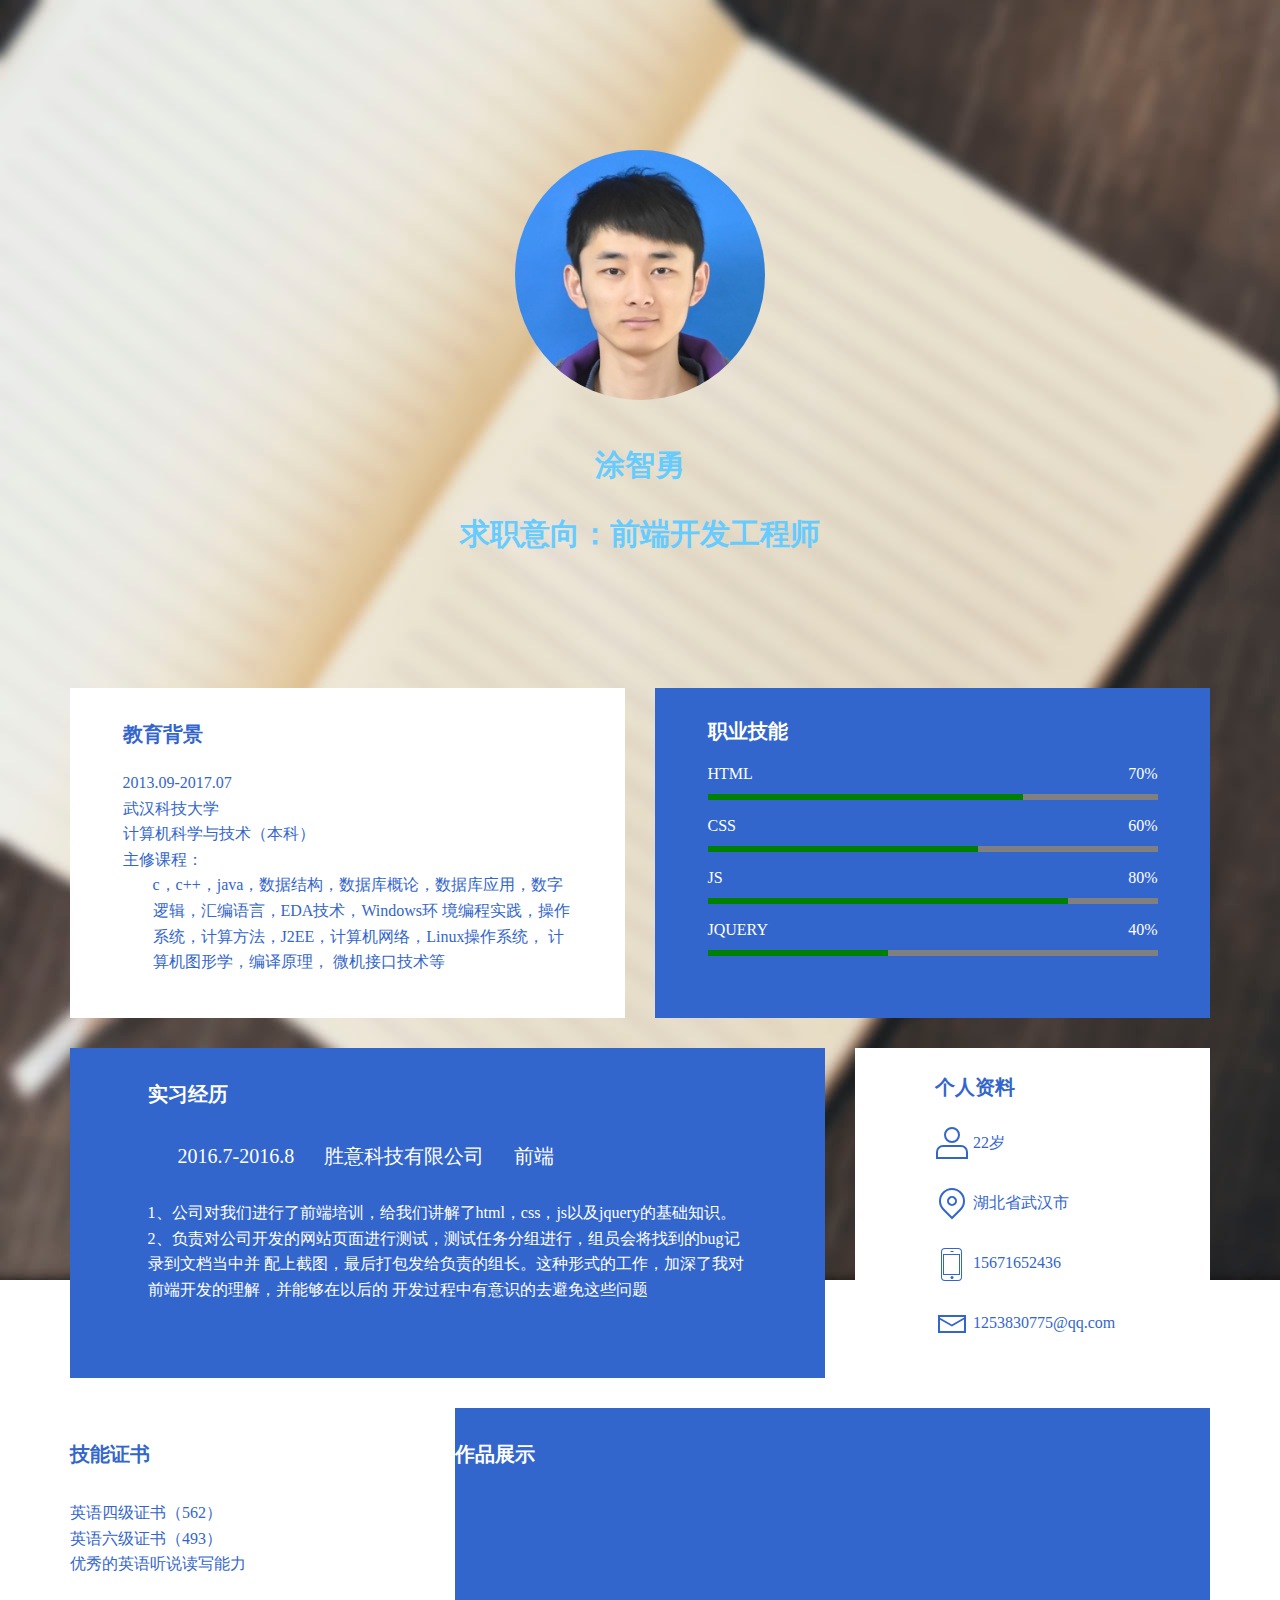
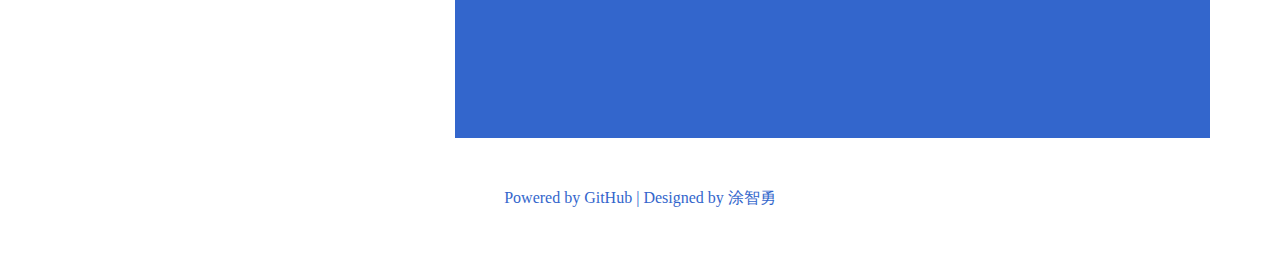
==== commit fce24831: "css路径" ====
--- a/index.html
+++ b/index.html
@@ -3,8 +3,8 @@
 <head>
 	<meta charset="UTF-8">
 	<title>myresume</title>
-	<link rel="stylesheet" href="https://github.com/1253830775/myresume/blob/master/css/css/icono.min.css">
-	<link rel="stylesheet" href="https://github.com/1253830775/myresume/blob/master/css/index.css">
+	<link rel="stylesheet" href="css/icono.min.css">
+	<link rel="stylesheet" href="css/index.css">
 </head>
 <body>
 	<div id="top">
@@ -75,8 +75,8 @@
             </ul>
         </div>
 		<div class="contact">
-			<div id="contact_wrap">
-				<p id="contact_title">
+			<div class="contact_wrap">
+				<p class="contact_title">
 					技能证书
 				</p>
 				<ul>
--- a/css/icono.min.css
+++ b/css/icono.min.css
@@ -0,0 +1 @@
+.icono-areaChart,.icono-barChart,.icono-book,.icono-book:after,.icono-book:before,.icono-bookmarkEmpty,.icono-bookmarkEmpty:before,.icono-camera,.icono-chain:after,.icono-chain:before,.icono-clock,.icono-commentEmpty,.icono-creditCard,.icono-crop,.icono-crop:before,.icono-display,.icono-document,.icono-eye,.icono-file,.icono-flag:after,.icono-flag:before,.icono-folder,.icono-forbidden,.icono-frown,.icono-frown:after,.icono-headphone,.icono-heart,.icono-heart:after,.icono-heart:before,.icono-home,.icono-home:after,.icono-home:before,.icono-imac,.icono-imacBold,.icono-image,.icono-infinity:after,.icono-infinity:before,.icono-iphone,.icono-iphoneBold,.icono-keyboard,.icono-macbook:before,.icono-macbookBold:before,.icono-mail,.icono-mail:before,.icono-market,.icono-market:after,.icono-meh,.icono-meh:after,.icono-microphone,.icono-microphone:before,.icono-mouse,.icono-mouse:before,.icono-nexus,.icono-paperClip,.icono-paperClip:after,.icono-paperClip:before,.icono-piano,.icono-pin,.icono-pin:before,.icono-power,.icono-rename,.icono-ruler,.icono-search,.icono-signIn,.icono-signIn:before,.icono-signOut,.icono-signOut:before,.icono-smile,.icono-smile:after,.icono-stroke,.icono-sync,.icono-tag,.icono-tag:after,.icono-terminal,.icono-trash,.icono-user,.icono-user:before,.icono-video,.icono-volumeHigh:after,.icono-volumeHigh:before,.icono-volumeLow:before,.icono-volumeMedium:before,.icono-youtube,.icono-youtube:before,[class*=icono-][class*=Circle],[class*=icono-][class*=Square],[class*=icono-check][class*=Circle]{border:2px solid}.icono-chain:after,.icono-chain:before,.icono-downArrow:before,.icono-dropper:before,.icono-flickr:after,.icono-flickr:before,.icono-indent:before,.icono-leftArrow:before,.icono-list:before,.icono-outdent:before,.icono-paperClip:before,.icono-rename:before,.icono-rightArrow:before,.icono-upArrow:before,.icono-video:before,.icono-volumeDecrease:after,.icono-volumeDecrease:before,.icono-volumeHigh:after,.icono-volumeHigh:before,.icono-volumeIncrease:after,.icono-volumeIncrease:before,.icono-volumeLow:before,.icono-volumeMedium:before,.icono-volumeMute:after,.icono-volumeMute:before,.stickCenterV{position:absolute;top:50%;-webkit-transform:translateY(-50%);-ms-transform:translateY(-50%);transform:translateY(-50%)}.icono-cup:after,.icono-display:after,.icono-display:before,.icono-imac:after,.icono-imacBold:after,.icono-imacBold:before,.icono-iphone:after,.icono-iphone:before,.icono-macbook:before,.icono-macbookBold:before,.icono-market:after,.icono-microphone:after,.icono-microphone:before,.icono-mouse:after,.icono-mouse:before,.icono-search:before,.icono-sitemap:after,.icono-sitemap:before,.icono-tag:after,.icono-trash:before,.icono-user:before,.stickCenterH,[class*=icono-exclamation]:after,[class*=icono-textAlign].icono-textAlignCenter:after,[class*=icono-textAlign].icono-textAlignCenter:before{position:absolute;left:50%;-webkit-transform:translateX(-50%);-ms-transform:translateX(-50%);transform:translateX(-50%)}.icono-camera:before,.icono-clock:after,.icono-clock:before,.icono-document:after,.icono-eye:before,.icono-forbidden:before,.icono-gear:before,.icono-gplus:after,.icono-instagram:before,.icono-keyboard:before,.icono-pin:before,.icono-video:after,.icono-youtube:after,.stickCenter,[class*=icono-check]:before,[class*=icono-cross]:after,[class*=icono-cross]:before,[class*=icono-plus]:after,[class*=icono-plus]:before{position:absolute;left:50%;top:50%;-webkit-transform:translate(-50%,-50%);-ms-transform:translate(-50%,-50%);transform:translate(-50%,-50%)}.spin[class*=spin]{-webkit-animation:loading-spinner 2s infinite linear;animation:loading-spinner 2s infinite linear}@-webkit-keyframes loading-spinner{0%{-webkit-transform:rotate(0deg);transform:rotate(0deg)}100%{-webkit-transform:rotate(360deg);transform:rotate(360deg)}}@keyframes loading-spinner{0%{-webkit-transform:rotate(0deg);transform:rotate(0deg)}100%{-webkit-transform:rotate(360deg);transform:rotate(360deg)}}.icono-icono{width:13px;height:4px;box-shadow:inset 0 0 0 32px,0 16px,17px -18px;-webkit-transform:skew(0,30deg);-ms-transform:skew(0,30deg);transform:skew(0,30deg);margin:11px 19px 19px 2px}.icono-icono:before{position:absolute;width:13px;height:4px;box-shadow:inset 0 0 0 32px,0 16px,-17px -17px;right:-17px;top:-10px;-webkit-transform:skew(0,-48deg);-ms-transform:skew(0,-48deg);transform:skew(0,-48deg)}.icono-icono:after{position:absolute;width:22px;height:15px;left:0;top:-5px;border:4px solid;border-top-color:transparent;border-bottom:none;-webkit-transform:skew(0,-30deg) scaleY(0.6);-ms-transform:skew(0,-30deg) scaleY(0.6);transform:skew(0,-30deg) scaleY(0.6)}.icono-home{width:22px;height:16px;border-top:none;margin:15px 6px 3px}.icono-home:before{width:18px;height:18px;-webkit-transform:rotate(45deg);-ms-transform:rotate(45deg);transform:rotate(45deg);position:absolute;left:-2px;top:-7px;border-right-color:transparent;border-bottom-color:transparent}.icono-home:after{width:6px;height:10px;bottom:0;position:absolute;left:50%;-webkit-transform:translateX(-50%);-ms-transform:translateX(-50%);transform:translateX(-50%);border-width:1px;border-bottom:none}.icono-mail{width:28px;height:18px;overflow:hidden;margin:8px 3px}.icono-mail:before{position:absolute;width:24.62px;height:24.62px;-webkit-transform:rotate(50deg) skew(-10deg,-20deg);-ms-transform:rotate(50deg) skew(-10deg,-20deg);transform:rotate(50deg) skew(-10deg,-20deg);top:-20px;left:-3px}.icono-rss{width:22px;height:22px;overflow:hidden;margin:6px}.icono-rss:after,.icono-rss:before{position:absolute;border-radius:50%}.icono-rss:before{width:6px;height:6px;box-shadow:0 0 32px inset;left:0;bottom:0}.icono-rss:after{width:27px;height:27px;right:15%;top:15%;border:4px solid transparent;box-shadow:inset 0 0 0 2px,0 0 0 2px}.icono-bars,.icono-hamburger{width:20px;height:2px;box-shadow:inset 0 0 0 32px,0 -6px,0 6px;margin:16px 7px}[class*=icono-cross],[class*=icono-plus]{width:30px;height:30px;margin:2px}[class*=icono-check]:before,[class*=icono-cross]:after,[class*=icono-cross]:before,[class*=icono-plus]:after,[class*=icono-plus]:before{box-shadow:inset 0 0 0 32px}[class*=icono-check]:before,[class*=icono-cross]:before,[class*=icono-plus]:before{width:20px;height:2px}[class*=icono-cross]:after,[class*=icono-plus]:after{height:20px;width:2px}[class*=icono-cross][class*=Circle]:before,[class*=icono-plus][class*=Circle]:before{width:18px}[class*=icono-cross][class*=Circle]:after,[class*=icono-plus][class*=Circle]:after{height:18px}.icono-cross,.icono-crossCircle{-webkit-transform:rotate(45deg);-ms-transform:rotate(45deg);transform:rotate(45deg)}[class*=icono-check]{width:28px;height:28px;margin:3px 0 3px 6px;-webkit-transform:rotate(-45deg);-ms-transform:rotate(-45deg);transform:rotate(-45deg)}[class*=icono-check]:after,[class*=icono-check]:before{box-shadow:inset 0 0 0 32px}[class*=icono-check]:after{position:absolute;height:12px;width:2px;left:4px;bottom:14px}[class*=icono-check][class*=Circle]{border-radius:50%;width:30px;height:30px;margin:2px}[class*=icono-check][class*=Circle]:before{width:14px;top:15px;left:14px}[class*=icono-check][class*=Circle]:after{height:8px;left:7px;bottom:10px}.icono-power{width:22px;height:22px;border-radius:50%;border-top-color:transparent;margin:6px}.icono-power:before{position:absolute;top:-15%;left:8px;width:2px;height:60%;box-shadow:inset 0 0 0 32px}.icono-heart{width:20px;height:20px;border-top-color:transparent;border-left-color:transparent;-webkit-transform:rotate(45deg);-ms-transform:rotate(45deg);transform:rotate(45deg);border-radius:4px 0;margin:9px 7px 5px}.icono-heart:after,.icono-heart:before{position:absolute}.icono-heart:before{width:8px;height:14px;left:-10px;bottom:-2px;border-radius:20px 0 0 20px;border-right-color:transparent}.icono-heart:after{width:14px;height:8px;right:-2px;top:-10px;border-radius:20px 20px 0 0;border-bottom-color:transparent}.icono-infinity{width:32px;height:16px;margin:9px 1px}.icono-infinity:after,.icono-infinity:before{width:10px;height:10px;position:absolute;-webkit-transform:rotate(45deg);-ms-transform:rotate(45deg);transform:rotate(45deg)}.icono-infinity:before{left:0;border-radius:32px 0 32px 32px}.icono-infinity:after{right:1px;border-radius:32px 32px 32px 0}.icono-flag{width:22px;height:25px;border-left:3px solid;margin:5px 6px 4px}.icono-flag:after,.icono-flag:before{position:absolute;width:9px;height:8px}.icono-flag:before{left:-2px;top:1px;border-radius:0 2px 0 0;border-right-width:3px}.icono-flag:after{width:5px;left:9px;top:4px;border-left-width:3px;border-radius:2px 2px 0}.icono-file{width:26px;height:32px;border-radius:0 12px 0 0;margin:1px 4px}.icono-file:before{position:absolute;top:-2px;right:-2px;border-style:solid;width:0;height:0;border-width:5px;border-top-color:transparent;border-right-color:transparent}.icono-document{width:26px;height:32px;border-radius:0 0 0 10px;margin:1px 4px}.icono-document:before{position:absolute;width:0;height:0;left:-3px;bottom:-3px;border-width:5px;border-style:solid;border-bottom-color:transparent;border-left-color:transparent}.icono-document:after{width:13px;height:2px;box-shadow:inset 0 0 0 32px,0 -5px 0 0,0 5px 0 0}.icono-folder{width:18px;height:22px;border-left-width:0;border-radius:0 3px 3px 0;margin:8px 2px 4px 14px}.icono-folder:before{position:absolute;width:12px;height:20px;left:-12px;bottom:-2px;border-width:0 0 2px 2px;border-style:solid;border-radius:0 0 0 3px}.icono-folder:after{position:absolute;width:10px;height:5px;left:-12px;top:-7px;border-width:2px 2px 0;border-style:solid;border-radius:3px 3px 0 0}.icono-pin{width:26px;height:26px;border-radius:50% 50% 50% 0;-webkit-transform:rotate(-45deg);-ms-transform:rotate(-45deg);transform:rotate(-45deg);margin:1px 4px 7px}.icono-pin:before{position:absolute;width:6px;height:6px;border-radius:50%}.icono-frown,.icono-meh,.icono-smile{border-radius:50%;height:30px;width:30px;margin:2px}.icono-frown:before,.icono-meh:before,.icono-smile:before{border-radius:50%;box-shadow:8px 0 0 0,0 0 0 2px inset;height:4px;width:4px;left:7px;position:absolute;top:27%}.icono-frown:after,.icono-meh:after,.icono-smile:after{border-radius:50%;-webkit-transform:translateX(-50%);-ms-transform:translateX(-50%);transform:translateX(-50%);border-top-color:transparent;border-left-color:transparent;border-right-color:transparent;height:16px;left:50%;position:absolute;top:6%;width:16px}.icono-eye{border-radius:80% 20%;-webkit-transform:rotate(45deg);-ms-transform:rotate(45deg);transform:rotate(45deg);border-width:2px 1px 1px 2px;height:28px;width:28px;margin:3px}.icono-eye:before{border-radius:50%;box-shadow:0 -3px 0 3px inset;height:11px;width:11px}.icono-sliders{height:30px;width:30px;margin:2px}.icono-sliders:after,.icono-sliders:before{-webkit-transform:translateX(-50%);-ms-transform:translateX(-50%);transform:translateX(-50%);left:50%;position:absolute}.icono-sliders:before{width:8px;height:7px;border-radius:2px;top:67%;box-shadow:inset 0 0 0 32px,10px -10px,-10px -14px}.icono-sliders:after{position:absolute;width:2px;height:100%;box-shadow:inset 0 0 0 32px,10px 0,-10px 0}.icono-share{height:9px;width:9px;border-radius:50%;box-shadow:inset 0 0 0 32px,22px -11px 0 0,22px 11px 0 0;margin:12px 24px 13px 1px}.icono-share:after,.icono-share:before{position:absolute;width:24px;height:2px;box-shadow:inset 0 0 0 32px;left:0}.icono-share:before{top:-2px;-webkit-transform:rotate(-25deg);-ms-transform:rotate(-25deg);transform:rotate(-25deg)}.icono-share:after{top:9px;-webkit-transform:rotate(25deg);-ms-transform:rotate(25deg);transform:rotate(25deg)}.icono-sync{width:26px;height:26px;border-radius:50%;border-right-color:transparent;border-left-color:transparent;margin:4px}.icono-sync:after,.icono-sync:before{position:absolute;width:0;height:0;border-width:6px;border-style:solid;border-right-color:transparent;border-bottom-color:transparent;border-left-color:transparent}.icono-sync:before{-webkit-transform:rotate(-45deg);-ms-transform:rotate(-45deg);transform:rotate(-45deg);right:-7px;top:0}.icono-sync:after{-webkit-transform:rotate(135deg);-ms-transform:rotate(135deg);transform:rotate(135deg);left:-7px;bottom:0}.icono-reset{width:26px;height:26px;border-radius:50%;border-width:2px;border-style:solid;border-left-color:transparent;margin:4px}.icono-reset:before{position:absolute;width:0;height:0;left:-7px;bottom:0;border-width:6px;border-style:solid;border-right-color:transparent;border-left-color:transparent;border-bottom-color:transparent;-webkit-transform:rotate(135deg);-ms-transform:rotate(135deg);transform:rotate(135deg)}.icono-gear{width:32px;height:32px;border:3px dotted;border-radius:50%;margin:1px}.icono-gear:before{width:22px;height:22px;box-shadow:0 0 0 3px,0 0 0 2px inset;border-radius:50%;border:6px solid transparent;box-sizing:border-box}.icono-signIn{width:18px;height:32px;border-left:none;border-radius:0 3px 3px 0;margin:1px 8px}.icono-signIn:before{position:absolute;width:11px;height:11px;left:-10px;top:7px;border-bottom:none;border-left:none;-webkit-transform:rotate(45deg);-ms-transform:rotate(45deg);transform:rotate(45deg);border-radius:0 4px 0 0}.icono-signOut{width:18px;height:32px;border-right:none;border-radius:3px 0 0 3px;margin:1px 8px}.icono-signOut:before{position:absolute;width:11px;height:11px;right:-2px;top:7px;border-bottom:none;border-left:none;-webkit-transform:rotate(45deg);-ms-transform:rotate(45deg);transform:rotate(45deg);border-radius:0 4px 0 0}.icono-support{width:26px;height:26px;border:5px solid transparent;box-shadow:0 0 0 2px inset,0 0 0 2px;border-radius:50%;margin:4px}.icono-support:before{position:absolute;width:7px;height:7px;top:-3px;left:-3px;-webkit-transform:rotate(45deg);-ms-transform:rotate(45deg);transform:rotate(45deg);box-shadow:inset 0 0 0 32px,21px 0 0 0}.icono-support:after{position:absolute;width:7px;height:7px;top:-3px;right:-3px;-webkit-transform:rotate(135deg);-ms-transform:rotate(135deg);transform:rotate(135deg);box-shadow:inset 0 0 0 32px,21px 0 0 0}.icono-dropper{width:40px;height:14px;border-width:3px;border-style:solid;border-right:none;border-top-color:transparent;border-bottom-color:transparent;border-left-color:transparent;box-shadow:-9px 0 0 2px inset,0 0 0 2px inset;border-radius:50% 6px 6px 50%;-webkit-transform:rotate(-45deg);-ms-transform:rotate(-45deg);transform:rotate(-45deg);margin:12px -2px 8px -4px}.icono-dropper:before{width:4px;height:14px;right:10px;box-shadow:inset 0 0 0 32px}.icono-tiles{width:4px;height:4px;box-shadow:0 -8px 0,-8px -8px 0,8px -8px 0,0 0 0 32px inset,-8px 0 0,8px 0 0,0 8px 0,-8px 8px 0,8px 8px 0;margin:15px}.icono-list{width:4px;height:4px;box-shadow:inset 0 0 0 32px,0 -8px 0 0,0 8px 0 0;margin:15px 26px 15px 4px}.icono-list:before{width:18px;height:4px;left:8px;box-shadow:inset 0 0 0 32px,0 -8px 0 0,0 8px 0 0}.icono-chain{width:16px;height:2px;box-shadow:inset 0 0 0 32px;-webkit-transform:rotate(-45deg);-ms-transform:rotate(-45deg);transform:rotate(-45deg);margin:16px 9px}.icono-chain:after,.icono-chain:before{width:12px;height:8px;border-radius:4px}.icono-chain:before{right:-10px}.icono-chain:after{left:-10px}.icono-youtube{border-right-color:transparent;border-left-color:transparent;border-radius:10px;width:32px;height:22.29px;margin:6px 1px}.icono-youtube:before{position:absolute;top:0;right:0;bottom:0;left:0;border-top-color:transparent;border-bottom-color:transparent;border-radius:6px/3px}.icono-youtube:after{width:0;height:0;border-width:4px 0 4px 8px;border-style:solid;border-top-color:transparent;border-bottom-color:transparent}.icono-rename{width:26px;height:10px;border-color:transparent;border-width:3px;box-shadow:0 0 0 1px,11px 0 0 0 inset;margin:12px 4px}.icono-rename:before{width:1px;height:18px;left:9px;border-width:2px 4px;border-style:solid;border-right-color:transparent;border-left-color:transparent;box-shadow:0 0 0 1px inset}.icono-search{width:22px;height:22px;border-radius:50%;-webkit-transform:rotate(45deg);-ms-transform:rotate(45deg);transform:rotate(45deg);margin:4px 4px 8px 8px}.icono-search:before{width:4px;height:11px;box-shadow:inset 0 0 0 32px;top:19px;border-radius:0 0 1px 1px}.icono-book{width:26px;height:22px;border-radius:0 0 0 6px;border-top:none;margin:10px 4px 2px}.icono-book:before{position:absolute;width:24px;height:7px;box-sizing:border-box;border-top:none;border-right:none;left:-2px;top:-5px;border-radius:0 0 0 6px}.icono-book:after{position:absolute;width:24px;height:8px;box-sizing:border-box;left:-2px;top:-8px;border-bottom:none;border-radius:6px 0 0}.icono-forbidden{width:28px;height:28px;border-width:3px;border-radius:50%;margin:3px;-webkit-transform:rotate(45deg);-ms-transform:rotate(45deg);transform:rotate(45deg)}.icono-forbidden:before{width:24px;height:4px;box-shadow:inset 0 0 0 32px}.icono-trash{width:22px;height:22px;border-radius:0 0 3px 3px;border-top:none;margin:9px 6px 3px}.icono-trash:before{width:8px;height:2px;top:-6px;box-shadow:inset 0 0 0 32px,-10px 2px 0 0,-6px 2px 0 0,0 2px 0 0,6px 2px 0 0,10px 2px 0 0}.icono-keyboard{width:32px;height:22px;border-radius:3px;margin:6px 1px}.icono-keyboard:before{width:2px;height:2px;box-shadow:-2px -4px 0,-6px -4px 0,-10px -4px 0,2px -4px 0,6px -4px 0,8px -4px 0,10px -4px 0,-4px 0 0,-8px 0 0,-10px 0 0,inset 0 0 0 32px,4px 0 0,8px 0 0,10px 0 0,4px 4px 0,2px 4px 0,0 4px 0,-2px 4px 0,-6px 4px 0,-10px 4px 0,6px 4px 0,10px 4px 0}.icono-mouse{width:23px;height:32px;border-radius:11px 11px 12px 12px;margin:1px 5px 1px 6px}.icono-mouse:before{width:1px;height:6px;border-radius:2px;border-color:transparent;border-width:1px;top:5px;box-shadow:0 0 0 1px,0 0 0 2px inset}.icono-mouse:after{width:1px;height:4px;top:0;box-shadow:inset 0 0 0 32px,0 13px 0 0}.icono-user{width:32px;height:14px;border-radius:64px 64px 0 0/64px;margin:18px 1px 2px}.icono-user:before{width:12px;height:12px;top:-20px;border-radius:50%}.icono-crop{width:21px;height:21px;border-left:none;border-bottom:none;margin:9px 9px 4px 4px}.icono-crop:before{position:absolute;width:21px;height:21px;top:-7px;right:-7px;border-top:none;border-right:none;box-sizing:border-box}.icono-crop:after{position:absolute;width:27px;height:1px;left:2px;top:3px;box-shadow:inset 0 0 0 32px;-webkit-transform:rotate(-45deg);-ms-transform:rotate(-45deg);transform:rotate(-45deg)}.icono-display{width:26px;height:22px;margin:4px 4px 8px}.icono-display:before{width:4px;height:3px;bottom:-5px;box-shadow:inset 0 0 0 32px}.icono-display:after{width:14px;height:2px;bottom:-6px;box-shadow:inset 0 0 0 32px}.icono-imac{width:28px;height:24px;border-width:2px 2px 6px;border-color:transparent;border-radius:3px;box-shadow:0 0 0 1px,0 0 0 1px inset;margin:3px 3px 7px}.icono-imac:before{position:absolute;height:4px;right:-3px;left:-3px;bottom:-6px;box-shadow:inset 0 0 0 32px;border-radius:0 0 3px 3px}.icono-imac:after{width:9px;height:7px;box-shadow:inset 0 0 0 32px;bottom:-12px;border-radius:32px 32px 0 0/64px}.icono-imacBold{width:28px;height:22px;border-radius:4px;margin:4px 3px 8px}.icono-imacBold:before{width:9px;height:7px;box-shadow:inset 0 0 0 32px;bottom:-6px;border-radius:32px 32px 0 0/64px}.icono-imacBold:after{width:24px;height:3px;box-shadow:inset 0 0 0 32px;bottom:0}.icono-iphone{width:19px;height:31px;border-radius:3px;border-width:5px 1px;border-color:transparent;box-shadow:0 0 0 1px,0 0 0 1px inset;margin:2px 8px 1px 7px}.icono-iphone:after,.icono-iphone:before{box-shadow:inset 0 0 0 32px}.icono-iphone:before{width:3px;height:1px;top:-3px}.icono-iphone:after{width:3px;height:3px;bottom:-4px;border-radius:50%}.icono-iphoneBold{width:20px;height:32px;margin:1px 7px;border-radius:4px;border-width:5px 2px}.icono-macbook{width:32px;height:2px;box-shadow:inset 0 0 0 32px;border-radius:0 0 32px 32px/3px;margin:25px 1px 7px}.icono-macbook:before{width:20px;height:14px;bottom:2px;border-width:3px 1px 1px;border-color:transparent;border-radius:3px 3px 0 0;box-shadow:0 0 0 1px,0 0 0 1px inset}.icono-macbookBold{width:32px;height:2px;box-shadow:inset 0 0 0 32px;margin:25px 1px 7px}.icono-macbookBold:before{width:20px;height:14px;bottom:2px;border-width:3px 2px 1px;border-radius:3px 3px 0 0}.icono-image{width:30px;height:26px;border-radius:3px;overflow:hidden;margin:4px 2px}.icono-image:before{position:absolute;width:20px;height:20px;left:-2px;top:14px;-webkit-transform:rotate(45deg);-ms-transform:rotate(45deg);transform:rotate(45deg);box-shadow:inset 0 0 0 32px,10px -6px 0 0}.icono-image:after{position:absolute;width:4px;height:4px;border-radius:50%;box-shadow:inset 0 0 0 32px;top:5px;right:5px}.icono-headphone{width:30px;height:27px;border-bottom-color:transparent;border-radius:32px/32px 32px 16px 16px;margin:2px 2px 5px}.icono-headphone:before{position:absolute;width:4px;height:12px;left:1px;bottom:-4px;border-radius:5px;box-shadow:inset 0 0 0 32px,20px 0 0 0}.icono-music{width:18px;height:6px;-webkit-transform:skewY(-15deg);-ms-transform:skewY(-15deg);transform:skewY(-15deg);box-shadow:inset 0 0 0 32px;border-radius:2px 2px 0 0;margin:4px 5px 24px 11px}.icono-music:before{position:absolute;width:2px;height:16px;left:0;top:4px;box-shadow:inset 0 0 0 32px,16px 0 0 0}.icono-music:after{position:absolute;width:10px;height:8px;left:-8px;top:17px;border-radius:50%;box-shadow:inset 0 0 0 32px,16px 0 0 0}.icono-video{width:20px;height:20px;margin:7px}.icono-video:before{width:3px;height:3px;left:-8px;box-shadow:inset 0 0 0 32px,0 -8px 0 0,0 8px 0 0,29px 0 0 0,29px -8px 0 0,29px 8px 0 0}.icono-video:after{width:0;height:0;border-width:4px 0 4px 6px;border-style:solid;border-top-color:transparent;border-bottom-color:transparent}.icono-nexus{width:21px;height:32px;border-width:3px 1px;border-radius:16px/3px;margin:1px 7px 1px 6px}.icono-microphone{width:22px;height:15px;border-width:0 2px 2px;border-radius:20px/0 0 20px 20px;margin:12px 6px 7px}.icono-microphone:before{width:10px;height:18px;top:-11px;border-radius:20px}.icono-microphone:after{width:2px;height:2px;bottom:-4px;box-shadow:inset 0 0 0 32px,0 2px,0 4px,-2px 4px,-4px 4px,-6px 4px,2px 4px,4px 4px,6px 4px}.icono-asterisk,.icono-asterisk:after,.icono-asterisk:before{width:4px;height:20px;box-shadow:inset 0 0 0 32px;border-radius:1px;margin:7px 15px}.icono-asterisk:after,.icono-asterisk:before{position:absolute;margin:0;left:0;top:0}.icono-asterisk:before{-webkit-transform:rotate(-58deg);-ms-transform:rotate(-58deg);transform:rotate(-58deg)}.icono-asterisk:after{-webkit-transform:rotate(58deg);-ms-transform:rotate(58deg);transform:rotate(58deg)}.icono-terminal{width:28px;height:24px;margin:5px 3px}.icono-terminal:before{width:5px;height:5px;position:absolute;top:50%;-webkit-transform:translateY(-50%) rotate(45deg);-ms-transform:translateY(-50%) rotate(45deg);transform:translateY(-50%) rotate(45deg);left:3px;border-width:2px 2px 0 0;border-style:solid}.icono-terminal:after{position:absolute;width:5px;height:0;border-bottom:2px solid;right:6px;bottom:4px}.icono-paperClip{width:24px;height:18px;border-left:none;border-radius:0 16px 16px 0;-webkit-transform:rotate(-45deg);-ms-transform:rotate(-45deg);transform:rotate(-45deg);margin:5px 0 11px 10px}.icono-paperClip:before{width:18px;height:6px;right:2px;border-radius:0 16px 16px 0;border-left:none}.icono-paperClip:after{position:absolute;width:12px;height:10px;left:-12px;top:-2px;border-right:none;border-radius:16px 0 0 16px}.icono-market{width:32px;height:12px;border-top:none;margin:19px 1px 3px}.icono-market:before{width:6px;height:13px;position:absolute;top:-15px;left:-5px;border-radius:0 0 10px 10px;border-left:none;box-shadow:inset 0 0 0 32px,8px 0 0,16px 0 0,24px 0 0,32px 0 0}.icono-market:after{width:6px;height:6px;bottom:-2px}.icono-clock{width:26px;height:26px;border-radius:50%;margin:4px}.icono-clock:after,.icono-clock:before{top:35%;box-shadow:inset 0 0 0 32px;border-radius:2px}.icono-clock:before{width:2px;height:9px}.icono-clock:after{width:6px;height:2px;-webkit-transform-origin:left center;-ms-transform-origin:left center;transform-origin:left center;-webkit-transform:rotate(45deg) translate(1px,2px);-ms-transform:rotate(45deg) translate(1px,2px);transform:rotate(45deg) translate(1px,2px)}[class*=icono-textAlign]{width:28px;height:22px;margin:6px 3px}[class*=icono-textAlign]:after,[class*=icono-textAlign]:before{position:absolute;height:2px;box-shadow:inset 0 0 0 32px,0 8px 0 0,0 16px 0 0;right:0}[class*=icono-textAlign]:before{width:28px;top:0}[class*=icono-textAlign]:after{width:18px;top:4px}[class*=icono-textAlign].icono-textAlignLeft:after,[class*=icono-textAlign].icono-textAlignLeft:before{left:0}[class*=icono-exclamation]{overflow:visible;width:30px;border-bottom:2px solid;border-radius:0 0 4px 4px;margin:26px 2px 6px}[class*=icono-exclamation]:before{position:absolute;width:26px;height:26px;left:1px;top:-14px;border-width:2px 0 0 2px;border-style:solid;border-radius:4px 0;-webkit-transform:rotate(45deg) skew(12deg,12deg);-ms-transform:rotate(45deg) skew(12deg,12deg);transform:rotate(45deg) skew(12deg,12deg)}[class*=icono-exclamation]:after{width:4px;height:3px;top:-14px;box-shadow:inset 0 0 0 32px,0 3px,0 8px}[class*=icono-exclamation][class*=Circle]{margin:2px}[class*=icono-exclamation][class*=Circle]:before{display:none}[class*=icono-exclamation][class*=Circle]:after{box-shadow:inset 0 0 0 32px,0 3px,0 5px,0 10px;top:6px}.icono-frown:after{-webkit-transform:translateX(-50%) rotate(180deg);-ms-transform:translateX(-50%) rotate(180deg);transform:translateX(-50%) rotate(180deg);-webkit-transform-origin:center 85%;-ms-transform-origin:center 85%;transform-origin:center 85%}.icono-meh:after{top:0;width:12px;border-left-width:0;border-right-width:0;border-radius:0}.icono-indent,.icono-outdent{width:20px;height:16px;border-width:4px 0 4px 8px;border-style:solid;border-color:transparent;box-shadow:0 -2px,0 2px,inset 0 2px,inset 0 -2px;margin:9px 7px}.icono-indent:before,.icono-outdent:before{left:-8px;border:5px solid;border-top-color:transparent;border-bottom-color:transparent;border-right-width:0}.icono-outdent:before{border-left-width:0;border-right-width:5px}.icono-locationArrow{width:32px;height:32px;margin:1px}.icono-locationArrow:before{position:absolute;left:7px;top:16px;border-width:6px 0 6px 6px;border-style:solid;border-left-color:transparent;-webkit-transform:rotate(-45deg);-ms-transform:rotate(-45deg);transform:rotate(-45deg)}.icono-locationArrow:after{position:absolute;top:10px;left:2px;border-width:10px;border-style:solid;border-bottom-color:transparent;border-left-color:transparent;-webkit-transform:skew(-30deg,-30deg);-ms-transform:skew(-30deg,-30deg);transform:skew(-30deg,-30deg)}.icono-commentEmpty{width:30px;height:22px;border-radius:4px 4px 7px 7px;border-bottom-color:transparent;margin:5px 2px 7px}.icono-commentEmpty:before{position:absolute;width:6px;height:6px;border-width:0 0 2px 2px;border-style:solid;-webkit-transform:rotate(-45deg);-ms-transform:rotate(-45deg);transform:rotate(-45deg);bottom:-4px;left:6px}.icono-commentEmpty:after{position:absolute;width:8px;height:2px;border-width:0 12px 0 6px;border-style:solid;bottom:0;left:0}.icono-comment{width:30px;height:20px;box-shadow:inset 0 0 0 32px;border-radius:4px;margin:5px 2px 9px}.icono-comment:before{position:absolute;width:8px;height:8px;box-shadow:inset 0 0 0 32px;-webkit-transform:rotate(-45deg);-ms-transform:rotate(-45deg);transform:rotate(-45deg);bottom:-4px;left:6px}.icono-areaChart,.icono-barChart{width:30px;height:22px;border-top-width:0;border-right-width:0;border-color:transparent;box-shadow:-2px 2px;overflow:hidden;margin:4px 0 8px 4px}.icono-areaChart:before{position:absolute;left:0;bottom:7px;border:6px solid transparent;border-bottom-color:currentColor;box-shadow:0 7px}.icono-areaChart:after{position:absolute;left:11px;bottom:4px;border-width:0 6px 13px;border-style:solid;border-color:transparent transparent currentColor;box-shadow:0 4px}.icono-barChart{border-color:transparent;box-shadow:-2px 2px;margin:4px 0 8px 4px}.icono-barChart:before{position:absolute;left:0;bottom:0;width:4px;height:15px;box-shadow:inset 0 -8px 0 0,6px 0,12px 7px,18px 5px}.icono-pieChart{width:0;height:0;border:15px solid;border-right-color:transparent;border-radius:50%;-webkit-transform:rotate(-45deg);-ms-transform:rotate(-45deg);transform:rotate(-45deg);margin:2px}.icono-pieChart:before{position:absolute;width:0;height:0;left:-11px;top:-14px;border:14px solid;border-left-color:transparent;border-bottom-color:transparent;border-top-color:transparent;border-radius:50%}.icono-bookmark{width:0;height:0;border:9px solid;border-bottom-color:transparent;box-shadow:0 -4px;border-radius:3px 3px 0 0;margin:10px 8px 6px}.icono-bookmarkEmpty{width:18px;height:22px;border-bottom:none;border-radius:3px 3px 2px 2px;overflow:hidden;margin:6px 8px}.icono-bookmarkEmpty:before{position:absolute;width:12px;height:12px;bottom:0;left:0;border-right:none;border-bottom:none;-webkit-transform:rotate(45deg) translate(35%,35%);-ms-transform:rotate(45deg) translate(35%,35%);transform:rotate(45deg) translate(35%,35%)}.icono-filter{width:0;height:0;border:10px solid;border-bottom:none;border-left-color:transparent;border-right-color:transparent;padding:3px;box-shadow:inset 0 7px;margin:9px 4px}.icono-volume,.icono-volumeDecrease,.icono-volumeHigh,.icono-volumeIncrease,.icono-volumeLow,.icono-volumeMedium,.icono-volumeMute{width:0;height:0;border:7px solid;border-left:none;border-top-color:transparent;border-bottom-color:transparent;padding:6px 3px;box-shadow:inset 4px 0;margin:4px 10px 4px 11px}.icono-volumeHigh,.icono-volumeLow,.icono-volumeMedium{margin:4px 14px 4px 7px}.icono-volumeHigh:after,.icono-volumeHigh:before,.icono-volumeLow:before,.icono-volumeMedium:before{width:15px;height:15px;position:absolute;border-radius:50%;border-top-color:transparent;border-bottom-color:transparent;border-left-color:transparent;left:2px}.icono-volumeHigh,.icono-volumeMedium{margin:4px 16px 4px 5px}.icono-volumeHigh:before,.icono-volumeMedium:before{border-style:double;border-width:6px;left:-2px}.icono-volumeHigh{margin:4px 18px 4px 3px}.icono-volumeHigh:after{width:32px;height:32px;left:-7px}.icono-volumeDecrease,.icono-volumeIncrease,.icono-volumeMute{margin:4px 16px 4px 5px}.icono-volumeDecrease:after,.icono-volumeDecrease:before,.icono-volumeIncrease:after,.icono-volumeIncrease:before,.icono-volumeMute:after,.icono-volumeMute:before{box-shadow:inset 0 0 0 32px}.icono-volumeDecrease:before,.icono-volumeIncrease:before,.icono-volumeMute:before{width:10px;height:2px;left:17px}.icono-volumeIncrease:after,.icono-volumeMute:after{height:10px;width:2px;left:21px}.icono-volumeMute:after,.icono-volumeMute:before{-webkit-transform:translateY(-50%) rotate(45deg);-ms-transform:translateY(-50%) rotate(45deg);transform:translateY(-50%) rotate(45deg)}.icono-tag{width:18px;height:24px;border-radius:6px 6px 4px 4px;border-top:none;-webkit-transform:rotate(45deg);-ms-transform:rotate(45deg);transform:rotate(45deg);margin:5px 8px}.icono-tag:before{position:absolute;top:-4px;left:1px;width:10px;height:10px;border-width:2px 0 0 2px;border-style:solid;-webkit-transform:rotate(45deg);-ms-transform:rotate(45deg);transform:rotate(45deg);border-radius:5px 0 0}.icono-tag:after{top:1px;width:3px;height:3px;border-radius:50%}.icono-calendar{width:32px;height:28px;border-width:4px 2px 2px;border-style:solid;border-radius:4px;margin:5px 1px 1px}.icono-calendar:before{position:absolute;width:4px;height:4px;top:3px;left:3px;box-shadow:inset 0 0 0 32px,6px 0,12px 0,18px 0,0 6px,6px 6px,12px 6px,18px 6px,0 12px,6px 12px,12px 12px,18px 12px}.icono-calendar:after{position:absolute;width:4px;height:8px;box-shadow:inset 0 0 0 32px,16px 0;border-radius:4px;top:-8px;left:4px}.icono-camera{width:32px;height:24px;border-radius:4px;margin:5px 1px}.icono-camera:before{width:10px;height:10px;border:1px solid transparent;box-shadow:inset 0 0 0 1px,0 0 0 2px;border-radius:50%}.icono-camera:after{position:absolute;width:4px;height:2px;right:2px;top:2px;box-shadow:inset 0 0 0 32px}.icono-piano{width:28px;height:22px;margin:6px 3px}.icono-piano:before{position:absolute;left:4px;top:0;width:1px;height:100%;box-shadow:inset 0 0 0 32px,5px 0,10px 0,15px 0}.icono-piano:after{position:absolute;width:3px;height:12px;left:3px;top:0;box-shadow:inset 0 0 0 32px,5px 0,10px 0,15px 0}.icono-ruler{width:27px;height:12px;margin:11px 4px 11px 3px}.icono-ruler:before{position:absolute;width:1px;height:4px;box-shadow:inset 0 0 0 32px,6px 0,12px 0;left:5px;top:0}.icono-ruler:after{position:absolute;width:1px;height:2px;box-shadow:inset 0 0 0 32px,2px 0,6px 0,8px 0,12px 0,14px 0,18px 0,20px 0;left:1px;top:0}.icono-facebook{width:9px;height:26px;box-shadow:inset 2px 4px 0 0;border-left:3px solid;border-radius:5px 0 0;margin:4px 11px 4px 14px}.icono-facebook:before{position:absolute;top:9px;left:-6px;width:11px;height:0;border-top:4px solid;border-right:1px solid transparent}.icono-twitter{width:14px;height:23px;border-radius:0 0 0 8px;box-shadow:-6px 2px 0 0;margin:4px 7px 7px 13px}.icono-twitter:before{position:absolute;bottom:-2px;left:-6px;width:17px;height:6px;border-radius:0 0 0 8px;box-shadow:inset 4px -6px,0 -11px}.icono-twitter:after{position:absolute;width:6px;height:6px;box-shadow:inset 0 0 0 32px,13px 8px,13px 19px;border-radius:50%;left:-6px}.icono-gplus{width:10px;height:2px;box-shadow:inset 0 0 0 32px;margin:14px 4px 18px 20px}.icono-gplus:before{position:absolute;top:-5px;right:10px;content:"g"!important;font-family:georgia;font-size:32px;text-indent:0;line-height:0}.icono-gplus:after{width:2px;height:10px;box-shadow:inset 0 0 0 32px}.icono-linkedIn{width:5px;height:16px;box-shadow:inset 0 0 0 32px,8px 0;margin:12px 24px 6px 5px}.icono-linkedIn:before{position:absolute;width:5px;height:5px;box-shadow:inset 0 0 0 32px;top:-7px;left:0;border-radius:50%}.icono-linkedIn:after{position:absolute;width:12px;height:16px;border-right:1px solid;left:11px;bottom:0;border-radius:8px 5px 0 0/11px 5px 0 0;box-shadow:inset -4px 4px}.icono-instagram{width:26px;height:26px;box-shadow:inset 0 0 0 2px;border-radius:4px;margin:4px}.icono-instagram:before{width:10px;height:10px;border-radius:50%;box-shadow:0 0 0 3px}.icono-instagram:after{position:absolute;width:5px;height:5px;border-radius:1px;right:3px;top:3px;box-shadow:0 0 0 2px,1px 1px 0 2px,-5px -1px 0 1px,-10px -1px 0 1px,-16px 1px 0 2px}.icono-flickr{width:24px;height:24px;overflow:hidden;border-radius:4px;margin:5px}.icono-flickr:after,.icono-flickr:before{width:7px;height:7px;border-radius:50%}.icono-flickr:before{left:4px;box-shadow:0 0 0 1px,0 -10px 0 6px,0 10px 0 6px,-4px 0 0 3px}.icono-flickr:after{right:4px;box-shadow:0 0 0 1px,0 -10px 0 6px,0 10px 0 6px,4px 0 0 3px}.icono-delicious{width:24px;height:24px;overflow:hidden;border-radius:4px;box-shadow:inset 0 0 0 2px;margin:5px}.icono-delicious:before{position:absolute;width:12px;height:12px;box-shadow:inset 0 0 0 32px,12px -12px 0 0;left:0;bottom:0}.icono-codepen{width:2px;height:10px;box-shadow:inset 0 0 0 32px,0 15px,-11px 7px,11px 7px;margin:4px 16px 20px}.icono-codepen:before{position:absolute;right:2px;top:3px;width:11px;height:4px;-webkit-transform:skew(0,-35deg) scaleY(0.6);-ms-transform:skew(0,-35deg) scaleY(0.6);transform:skew(0,-35deg) scaleY(0.6);box-shadow:inset 0 0 0 32px,0 13px,11px 26px,12px 39px}.icono-codepen:after{position:absolute;left:2px;top:3px;width:11px;height:4px;-webkit-transform:skew(0,35deg) scaleY(0.6);-ms-transform:skew(0,35deg) scaleY(0.6);transform:skew(0,35deg) scaleY(0.6);box-shadow:inset 0 0 0 32px,0 13px,-11px 26px,-12px 39px}.icono-blogger{width:24px;height:14px;border-radius:0 0 7px 7px;margin:14px 5px 6px}.icono-blogger,.icono-blogger:before{border-width:6px;border-style:solid}.icono-blogger:before{position:absolute;width:8px;height:2px;left:-6px;top:-15px;border-radius:6px 6px 0 0}.icono-disqus{width:31px;height:31px;box-shadow:inset 0 0 0 32px;border-radius:50%;margin:1px 1px 2px 2px}.icono-disqus:before{position:absolute;width:0;height:0;border:5px solid transparent;border-top:10px solid;-webkit-transform:rotate(50deg);-ms-transform:rotate(50deg);transform:rotate(50deg);left:-5px;top:20px}.icono-dribbble{width:26px;height:26px;border-radius:50%;box-shadow:inset 0 0 0 2px;overflow:hidden;position:relative;background-image:-webkit-radial-gradient(50% 100%,transparent 0,transparent 9px,currentColor 10px,currentColor 11px,transparent 12px);background-image:radial-gradient(50% 100%,transparent 0,transparent 9px,currentColor 10px,currentColor 11px,transparent 12px);background-repeat:no-repeat;background-position:-8px center;-webkit-transform:rotate(-25deg);-ms-transform:rotate(-25deg);transform:rotate(-25deg);margin:4px}.icono-dribbble:after,.icono-dribbble:before{position:absolute;border-radius:50%;border:2px solid;width:40px;height:30px}.icono-dribbble:after{top:14px;left:-7px;width:32px}.icono-dribbble:before{left:-6px;top:-23px}.icono-creditCard{width:32px;height:24px;border-radius:3px;margin:5px 1px}.icono-creditCard:before{position:absolute;top:4px;width:100%;height:6px;box-shadow:inset 0 0 0 32px}.icono-creditCard:after{left:3px;bottom:3px;position:absolute;width:4px;height:2px;box-shadow:inset 0 0 0 32px,6px 0}.icono-cup{width:22px;height:16px;box-shadow:inset 0 0 0 32px;border-radius:0 0 5px 5px;margin:6px 6px 12px}.icono-cup:before{position:absolute;right:-3px;top:4px;width:5px;height:5px;border-radius:50%;box-shadow:0 0 0 2px}.icono-cup:after{bottom:-5px;width:26px;height:3px;border-radius:0 0 3px 3px;box-shadow:inset 0 0 0 32px}.icono-play{width:0;height:0;border-width:10px 0 10px 16px;border-style:solid;border-top-color:transparent;border-bottom-color:transparent;margin:7px 9px}.icono-pause{width:6px;height:20px;margin:7px 20px 7px 8px;box-shadow:inset 0 0 0 32px,12px 0 0 0}.icono-stop{width:0;height:0;border:10px solid;margin:7px}.icono-rewind{-webkit-transform:rotate(180deg);-ms-transform:rotate(180deg);transform:rotate(180deg)}.icono-forward,.icono-rewind{width:0;height:0;border:10px solid transparent;border-left:10px solid;margin:7px}.icono-forward:before,.icono-rewind:before{position:absolute;left:0;top:-10px;width:0;height:0;border:10px solid transparent;border-left:10px solid}.icono-next,.icono-previous{width:0;height:0;border:10px solid transparent;border-left:10px solid;border-right:none;margin:7px 14px 7px 10px;box-shadow:4px 0}.icono-previous{-webkit-transform:rotate(180deg);-ms-transform:rotate(180deg);transform:rotate(180deg);margin:7px 10px 7px 14px}.icono-caretDown,.icono-caretDownCircle,.icono-caretDownSquare,.icono-caretLeft,.icono-caretLeftCircle,.icono-caretLeftSquare,.icono-caretRight,.icono-caretRightCircle,.icono-caretRightSquare,.icono-caretUp,.icono-caretUpCircle,.icono-caretUpSquare{width:12px;height:20px;margin:7px 11px}.icono-caretDown:after,.icono-caretDown:before,.icono-caretDownCircle:after,.icono-caretDownCircle:before,.icono-caretDownSquare:after,.icono-caretDownSquare:before,.icono-caretLeft:after,.icono-caretLeft:before,.icono-caretLeftCircle:after,.icono-caretLeftCircle:before,.icono-caretLeftSquare:after,.icono-caretLeftSquare:before,.icono-caretRight:after,.icono-caretRight:before,.icono-caretRightCircle:after,.icono-caretRightCircle:before,.icono-caretRightSquare:after,.icono-caretRightSquare:before,.icono-caretUp:after,.icono-caretUp:before,.icono-caretUpCircle:after,.icono-caretUpCircle:before,.icono-caretUpSquare:after,.icono-caretUpSquare:before{width:14px;height:2px;position:absolute;bottom:0;margin:auto 0;right:2px;box-shadow:inset 0 0 0 32px;-webkit-transform-origin:right;-ms-transform-origin:right;transform-origin:right}.icono-caretDown:before,.icono-caretDownCircle:before,.icono-caretDownSquare:before,.icono-caretLeft:before,.icono-caretLeftCircle:before,.icono-caretLeftSquare:before,.icono-caretRight:before,.icono-caretRightCircle:before,.icono-caretRightSquare:before,.icono-caretUp:before,.icono-caretUpCircle:before,.icono-caretUpSquare:before{top:2px;-webkit-transform:rotate(45deg);-ms-transform:rotate(45deg);transform:rotate(45deg)}.icono-caretDown:after,.icono-caretDownCircle:after,.icono-caretDownSquare:after,.icono-caretLeft:after,.icono-caretLeftCircle:after,.icono-caretLeftSquare:after,.icono-caretRight:after,.icono-caretRightCircle:after,.icono-caretRightSquare:after,.icono-caretUp:after,.icono-caretUpCircle:after,.icono-caretUpSquare:after{top:0;-webkit-transform:rotate(-45deg);-ms-transform:rotate(-45deg);transform:rotate(-45deg)}.icono-caretLeft,.icono-caretLeftCircle,.icono-caretLeftSquare{-webkit-transform:rotate(180deg);-ms-transform:rotate(180deg);transform:rotate(180deg)}.icono-caretUp,.icono-caretUpCircle,.icono-caretUpSquare{-webkit-transform:rotate(-90deg);-ms-transform:rotate(-90deg);transform:rotate(-90deg)}.icono-caretDown,.icono-caretDownCircle,.icono-caretDownSquare{-webkit-transform:rotate(90deg);-ms-transform:rotate(90deg);transform:rotate(90deg)}[class*=icono-caret][class*=Circle]:after,[class*=icono-caret][class*=Circle]:before,[class*=icono-caret][class*=Square]:after,[class*=icono-caret][class*=Square]:before{width:11px;right:8px}.icono-downArrow,.icono-leftArrow,.icono-rightArrow,.icono-upArrow{width:16px;height:4px;margin:15px 9px;box-shadow:inset 0 0 0 2px;-webkit-transform:translateX(-3px);-ms-transform:translateX(-3px);transform:translateX(-3px)}.icono-downArrow:before,.icono-leftArrow:before,.icono-rightArrow:before,.icono-upArrow:before{border-style:solid;border-width:8px 0 8px 8px;border-color:transparent;border-left-color:inherit;left:100%;right:auto}.icono-leftArrow{-webkit-transform:translateX(3px) rotate(180deg);-ms-transform:translateX(3px) rotate(180deg);transform:translateX(3px) rotate(180deg)}.icono-upArrow{-webkit-transform:translateY(3px) rotate(-90deg);-ms-transform:translateY(3px) rotate(-90deg);transform:translateY(3px) rotate(-90deg)}.icono-downArrow{-webkit-transform:translateY(-3px) rotate(90deg);-ms-transform:translateY(-3px) rotate(90deg);transform:translateY(-3px) rotate(90deg)}.icono-sun{width:22px;height:22px;border:2px solid;border-radius:50%;box-shadow:-15px 0 0 -9px,15px 0 0 -9px,0 -15px 0 -9px,0 15px 0 -9px,11px 11px 0 -9px,-11px -11px 0 -9px,11px -11px 0 -9px,-11px 11px 0 -9px;margin:6px}.icono-moon{width:22px;height:22px;border-radius:50%;overflow:hidden;margin:6px}.icono-moon:before{position:absolute;width:20px;height:20px;top:-2px;left:6px;border-radius:50%;box-shadow:0 0 0 32px}.icono-cart{width:22px;height:0;border-width:14px 6px 0 2px;border-style:solid;border-right-color:transparent;border-left-color:transparent;margin:9px 3px 11px 9px}.icono-cart:before{position:absolute;width:4px;height:4px;border-radius:50%;box-shadow:inset 0 0 0 32px,13px 0,-4px -20px 0 1px;top:2px;left:-3px}.icono-sitemap{width:24px;height:2px;box-shadow:0 -5px;margin:21px 5px 11px}.icono-sitemap:before{width:6px;height:6px;border-radius:2px;box-shadow:inset 0 0 0 32px,11px 0,-11px 0,0 -14px 0 1px}.icono-sitemap:after{width:2px;height:10px;box-shadow:0 -7px,11px -5px,-11px -5px}[class*=icono-]{display:inline-block;vertical-align:middle;position:relative;font-style:normal;color:#ddd;text-align:left;text-indent:-9999px;direction:ltr}[class*=icono-]:after,[class*=icono-]:before{content:'';pointer-events:none}[class*=icono-][class*=Circle]{border-radius:50%;width:30px;height:30px;margin:2px}[class*=icono-][class*=Square]{border-radius:4px;width:30px;height:30px;margin:2px}[class*=icono-],[class*=icono-] *{box-sizing:border-box}
--- a/css/index.css
+++ b/css/index.css
@@ -0,0 +1,211 @@
+*{
+	    	margin: 0;
+	    	padding: 0;
+	    }
+	    body{
+	    	background: url(../pics/tm-bg-slide-3.jpg) no-repeat;
+	    	background-attachment: fixed;
+	    }
+		#myphoto{
+			border-radius: 50%;
+			width: 250px;
+			height: 250px;
+			margin: 0 auto;
+			overflow: hidden;
+			margin-top: 150px;
+		}
+		img{
+			margin-top: -30px;
+			width: 250px;
+		}
+		#top_text{
+			width: 400px;
+			margin: 0 auto;
+			margin-top: 30px;
+			text-align: center;
+			font-size: 30px;
+			font-weight: 700;
+			line-height: 2.3;
+			color: rgb(102,204,255)
+		}
+		#content{
+			width: 1140px;
+			height: 1050px;
+			margin: 0 auto;
+			margin-top: 120px;
+		}
+		.easypro{
+			width: 555px;
+			height: 330px;
+			background-color: white;
+			float: left;
+		}
+		.skills{
+			width: 555px;
+			height: 330px;
+			background-color: rgb(51,102,204);
+			float: left;
+			margin-left: 30px;
+		}
+		.edu{
+            width: 755px;
+			height: 330px;
+			background-color: rgb(51,102,204);
+			float: left;
+			margin-top: 30px;
+		}
+		.lan{
+			width: 355px;
+			height: 330px;
+			background-color: white;
+			float: left;
+			margin-left: 30px;
+			margin-top: 30px;
+		}
+		.contact{
+			width: 355px;
+			height: 330px;
+			background-color: white;
+			float: left;			
+			margin-top: 30px;
+		}
+		.experience{
+			width: 755px;
+			height: 330px;
+			background-color: rgb(51,102,204);
+			float: left;
+			margin-top: 30px;
+			margin-left: 30px;
+		}
+		#easypro_wrap{
+			width: 450px;
+			margin: 0 auto;
+			margin-top: 30px;
+			line-height: 1.6;
+		}
+		#easypro_title{
+			font-size: 20px;
+			font-weight: 700;
+			color: rgb(51,102,204);
+			margin-bottom: 20px;
+		}
+		#easypro_wrap p{
+			color: rgb(51,102,204);
+		}
+		#major_class{
+			margin-left: 30px;
+		}
+		.ski_wrap{
+			width: 450px;
+			margin: 0 auto;
+			margin-top: 30px;
+			color: white;
+			font-weight: 500;
+		}
+		.ski_wrap div{
+			margin-bottom: 16px;
+		}
+		.ski_title{
+			font-size: 20px;
+			font-weight: 700;
+			color: white;
+			margin-bottom: 20px;
+		}
+		.num{
+			float: right;
+		}
+		.name{
+			float: left;
+		}
+		progress{
+			border: none;
+			background: white;
+			width: 450px;
+			height: 6px;
+		}
+		progress::-moz-progress-bar {
+			background: rgb(32,64,144);
+		}
+		#edu_wrap{
+			width: 600px;
+			margin: 0 auto;
+			margin-top: 30px;
+			color: white;
+			font-weight: 500;
+			line-height: 1.6;
+		}
+		#edu_title{
+			font-size: 20px;
+			font-weight: 700;
+			color: white;
+			margin-bottom: 30px;
+		}
+		#company{
+			width: 600px;
+			height: 40px;
+			font-size: 20px;
+			margin-bottom: 20px;
+		}
+		#company p{
+			float: left;
+			margin-left: 30px;
+		}
+		.icono-user{
+			color: rgb(51,102,204);
+		}
+		.icono-pin{
+            color: rgb(51,102,204);
+		}
+		.icono-iphone{
+			color: rgb(51,102,204);
+		}
+		.icono-mail{
+			color: rgb(51,102,204);
+		}
+		.lan ul li{
+			color: rgb(51,102,204);
+			list-style: none;
+			text-align: left;
+			margin-top: 26px;
+			margin-left: 80px;
+		}
+		.lan_title{
+			font-size: 20px;
+			font-weight: 700;
+			color: rgb(51,102,204);
+		}
+		.contact_wrap{
+			width: 200;
+			margin: 0 auto;
+			margin-top: 30px;
+			color: rgb(51,102,204);
+			font-weight: 500;
+			line-height: 1.6;
+		}
+		.contact_title{
+			font-size: 20px;
+			font-weight: 700;
+			margin-bottom: 30px;
+		}
+		.contact_wrap ul li{
+			list-style: none
+		}
+		.exp_wrap{
+			width: 600;
+			margin: 0 auto;
+			margin-top: 30px;
+			color: white;
+			font-weight: 500;
+			line-height: 1.6;
+		}
+		.exp_title{
+			font-size: 20px;
+			font-weight: 700;
+			margin-bottom: 30px;
+		}
+		#bottom{
+			text-align: center;
+			color: rgb(51,102,204);
+			margin-top: 50px;
+			margin-bottom: 50px;
+		}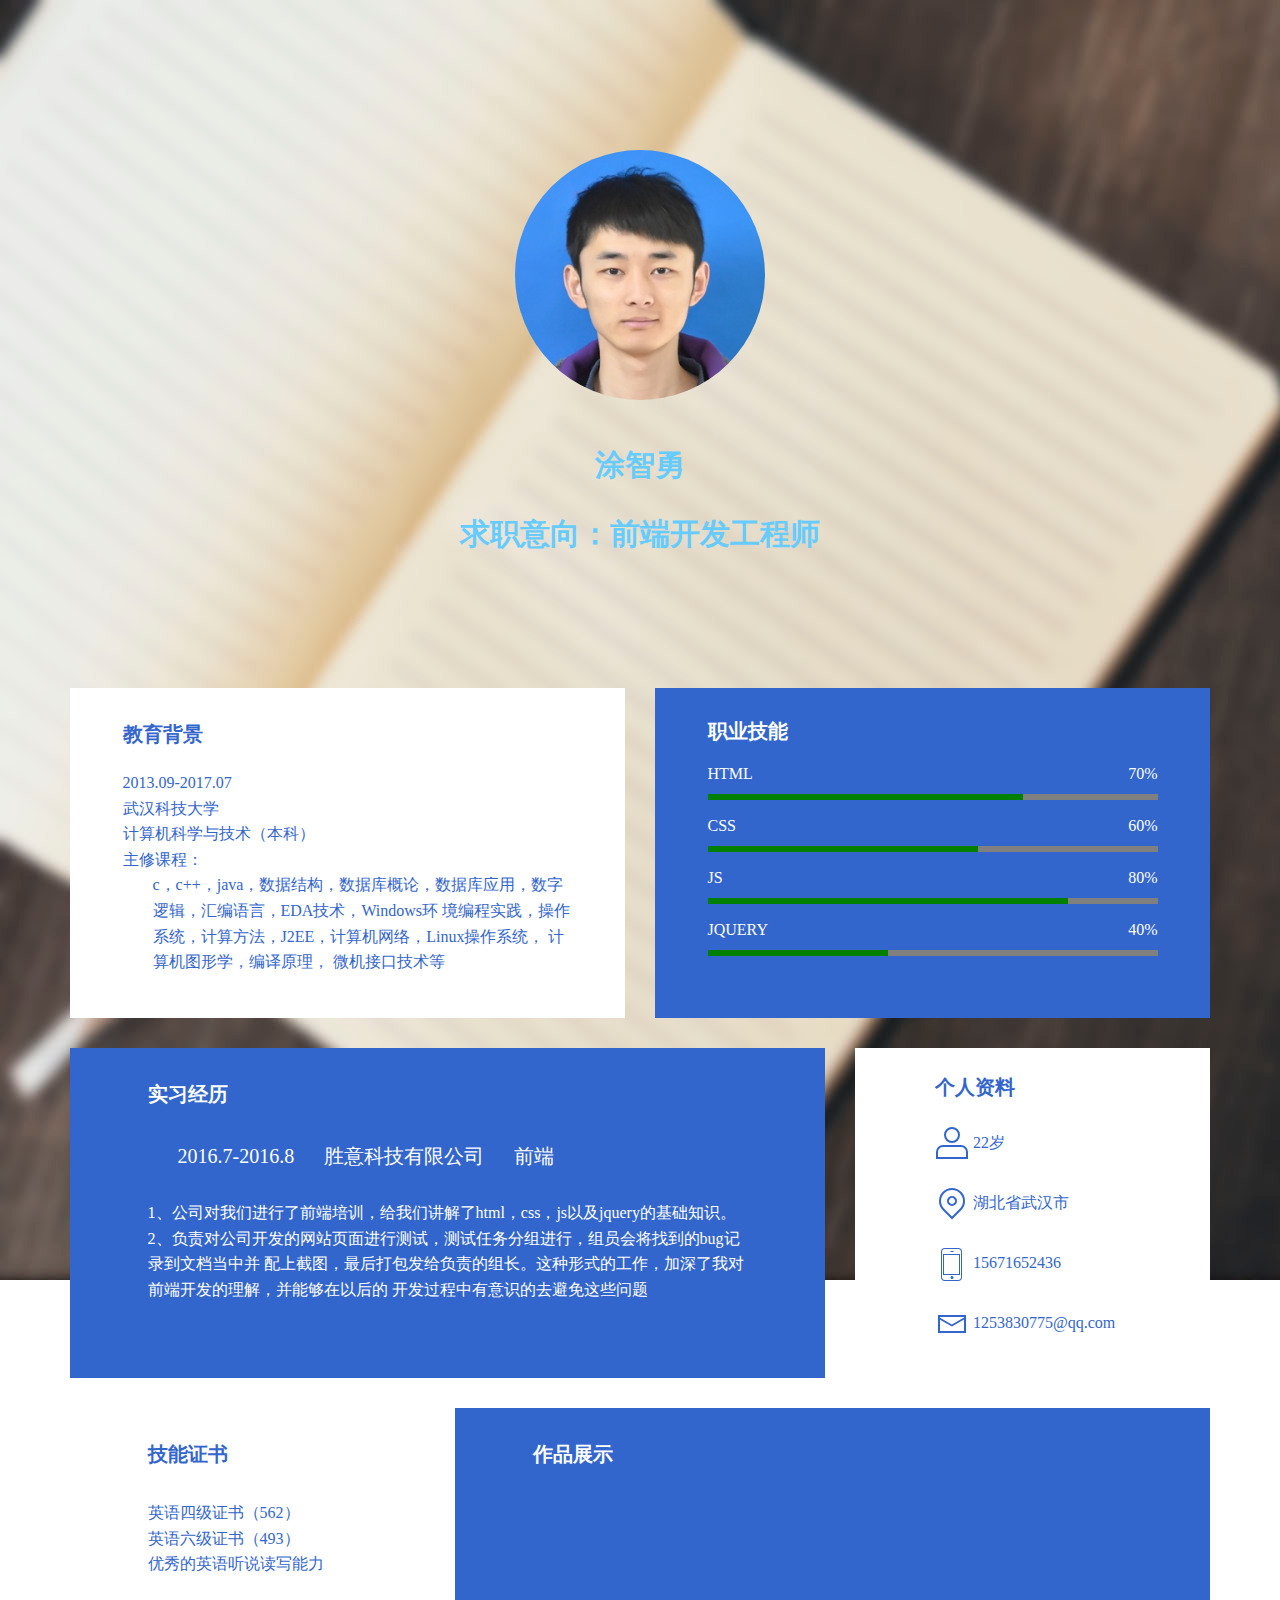
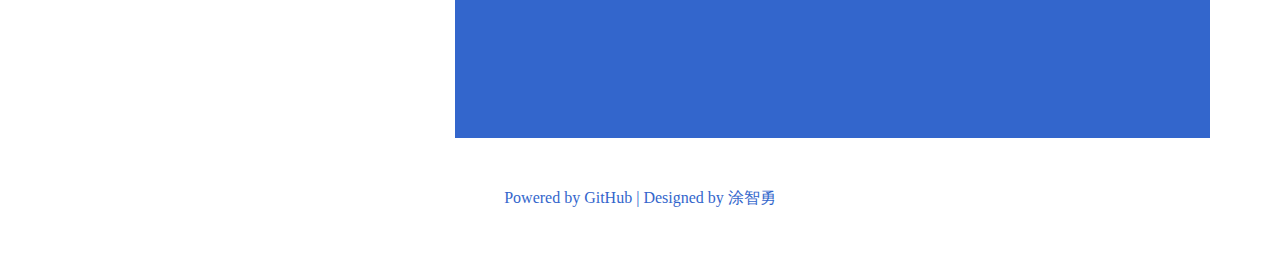
==== commit 86e58f4b: "缺少px" ====
--- a/index.html
+++ b/index.html
@@ -76,9 +76,7 @@
         </div>
 		<div class="contact">
 			<div class="contact_wrap">
-				<p class="contact_title">
-					技能证书
-				</p>
+				<p class="contact_title">技能证书</p>
 				<ul>
 					<li>英语四级证书（562）</li>
 					<li>英语六级证书（493）</li>
@@ -89,8 +87,8 @@
 		<div class="experience">
 			<div class="exp_wrap">
 				<p class="exp_title">作品展示</p>
-			</div>
-			<div class="deemo"></div>
+				<div class="deemo"></div>
+			</div>			
 		</div>		
 	</div>
 	<div id="bottom">
--- a/css/index.css
+++ b/css/index.css
@@ -175,7 +175,7 @@
 			color: rgb(51,102,204);
 		}
 		.contact_wrap{
-			width: 200;
+			width: 200px;
 			margin: 0 auto;
 			margin-top: 30px;
 			color: rgb(51,102,204);
@@ -191,7 +191,7 @@
 			list-style: none
 		}
 		.exp_wrap{
-			width: 600;
+			width: 600px;
 			margin: 0 auto;
 			margin-top: 30px;
 			color: white;
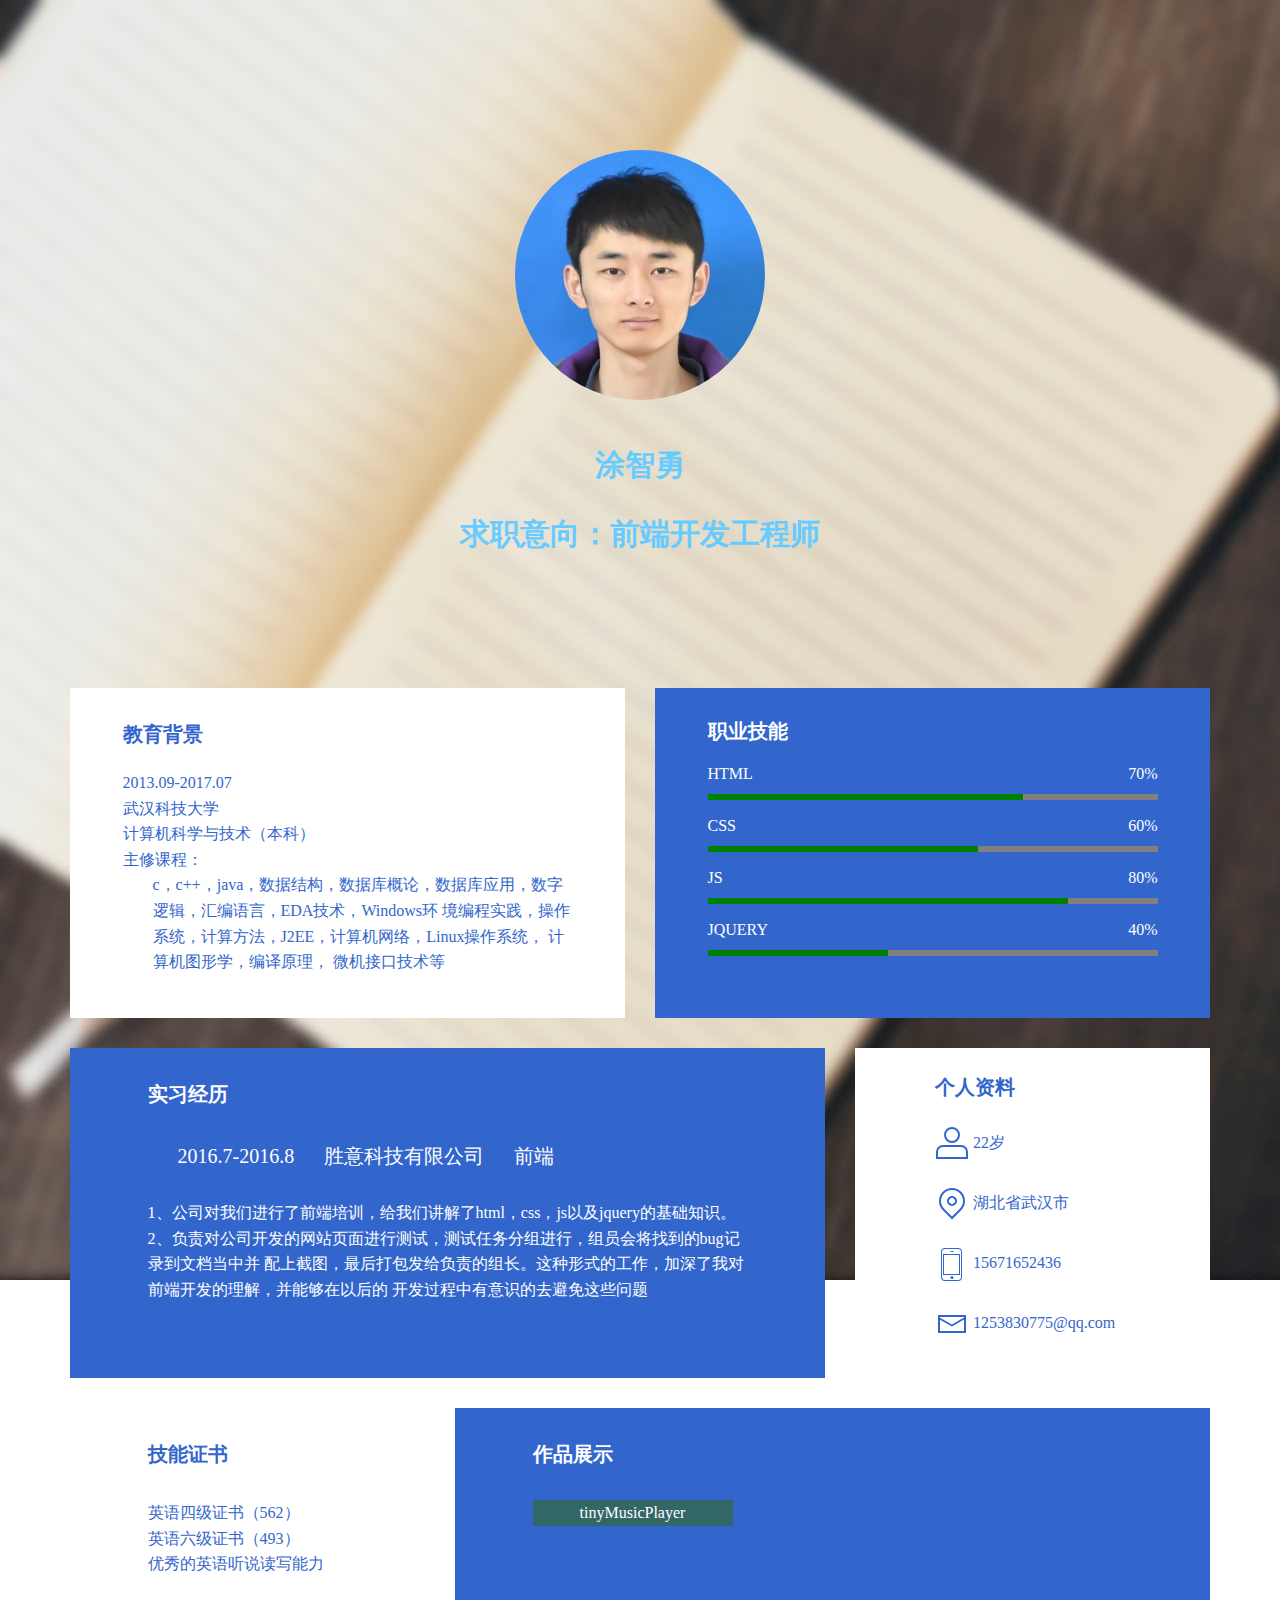
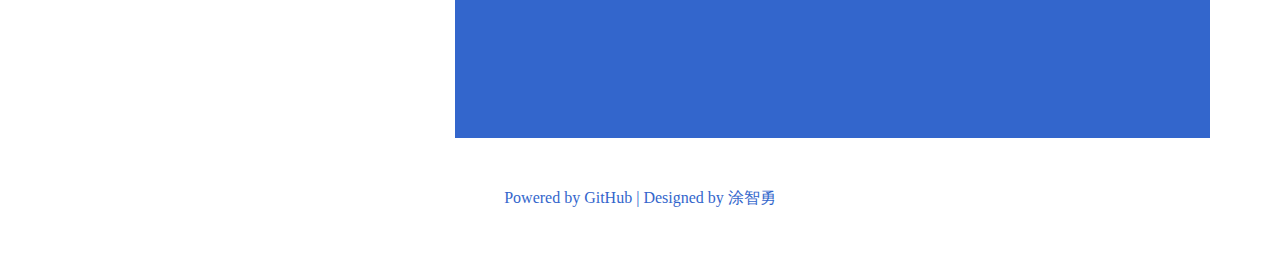
==== commit 2a982705: "mp" ====
--- a/index.html
+++ b/index.html
@@ -87,12 +87,15 @@
 		<div class="experience">
 			<div class="exp_wrap">
 				<p class="exp_title">作品展示</p>
-				<div class="deemo"></div>
+				<div class="mp">tinyMusicPlayer</div>
 			</div>			
 		</div>		
 	</div>
 	<div id="bottom">
 		Powered by GitHub | Designed by 涂智勇
 	</div>
+	<script src="jquery.js"></script>
+	<script src="index.js"></script>
+	
 </body>
 </html>--- a/css/index.css
+++ b/css/index.css
@@ -203,6 +203,16 @@
 			font-weight: 700;
 			margin-bottom: 30px;
 		}
+		.mp{
+			width: 200px;
+			text-align: center;
+			background-color: #366;
+		}
+		.mp:hover{
+			background-color: white;
+			color: blue;
+			cursor: pointer;
+		}
 		#bottom{
 			text-align: center;
 			color: rgb(51,102,204);
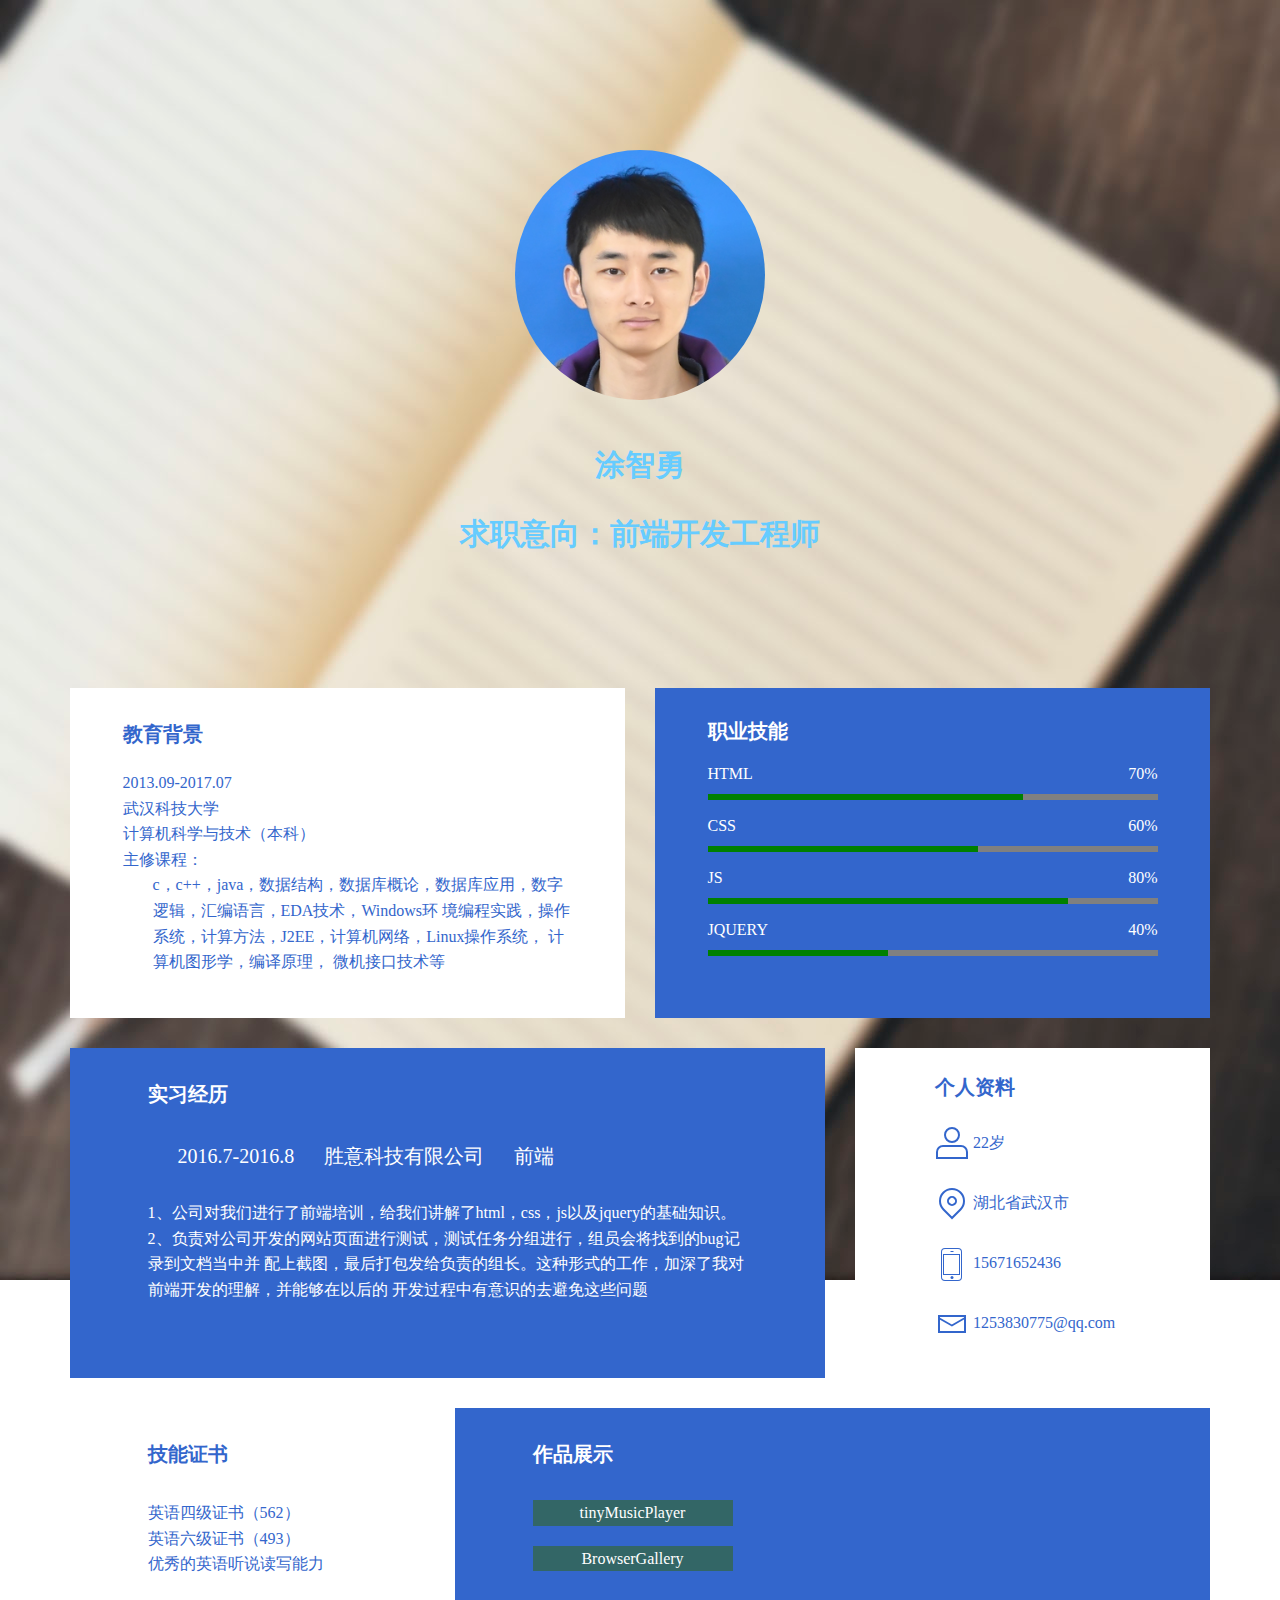
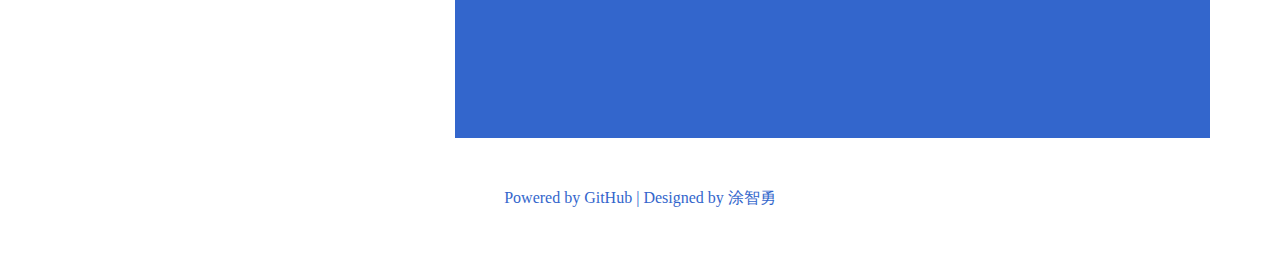
==== commit 89e5a638: "1" ====
--- a/index.html
+++ b/index.html
@@ -88,6 +88,7 @@
 			<div class="exp_wrap">
 				<p class="exp_title">作品展示</p>
 				<div class="mp">tinyMusicPlayer</div>
+				<div class="browser">BrowserGallery</div>
 			</div>			
 		</div>		
 	</div>
--- a/css/index.css
+++ b/css/index.css
@@ -213,6 +213,18 @@
 			color: blue;
 			cursor: pointer;
 		}
+		.browser{
+			width: 200px;
+			text-align: center;
+			background-color: #366;
+			margin-top: 20px;
+		}
+		.browser:hover{
+			background-color: white;
+			color: blue;
+			cursor: pointer;
+		}
+
 		#bottom{
 			text-align: center;
 			color: rgb(51,102,204);
